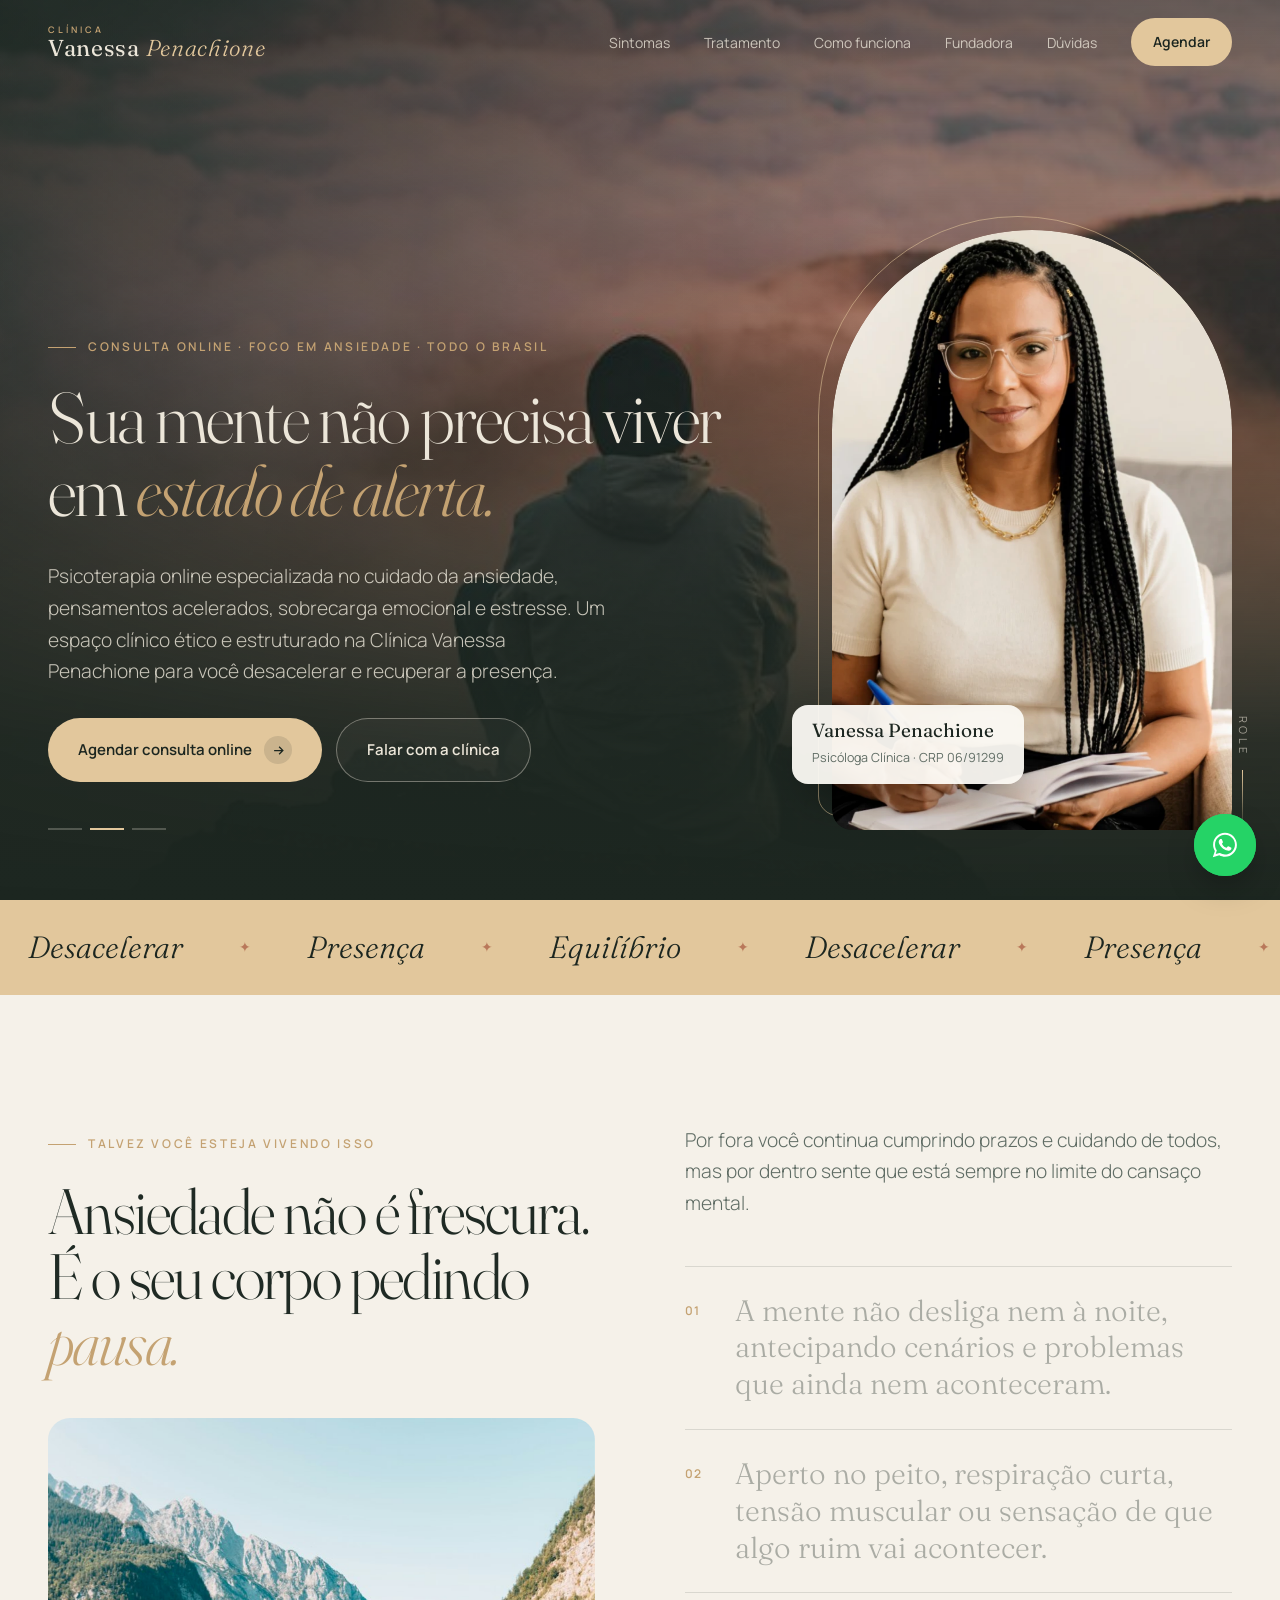
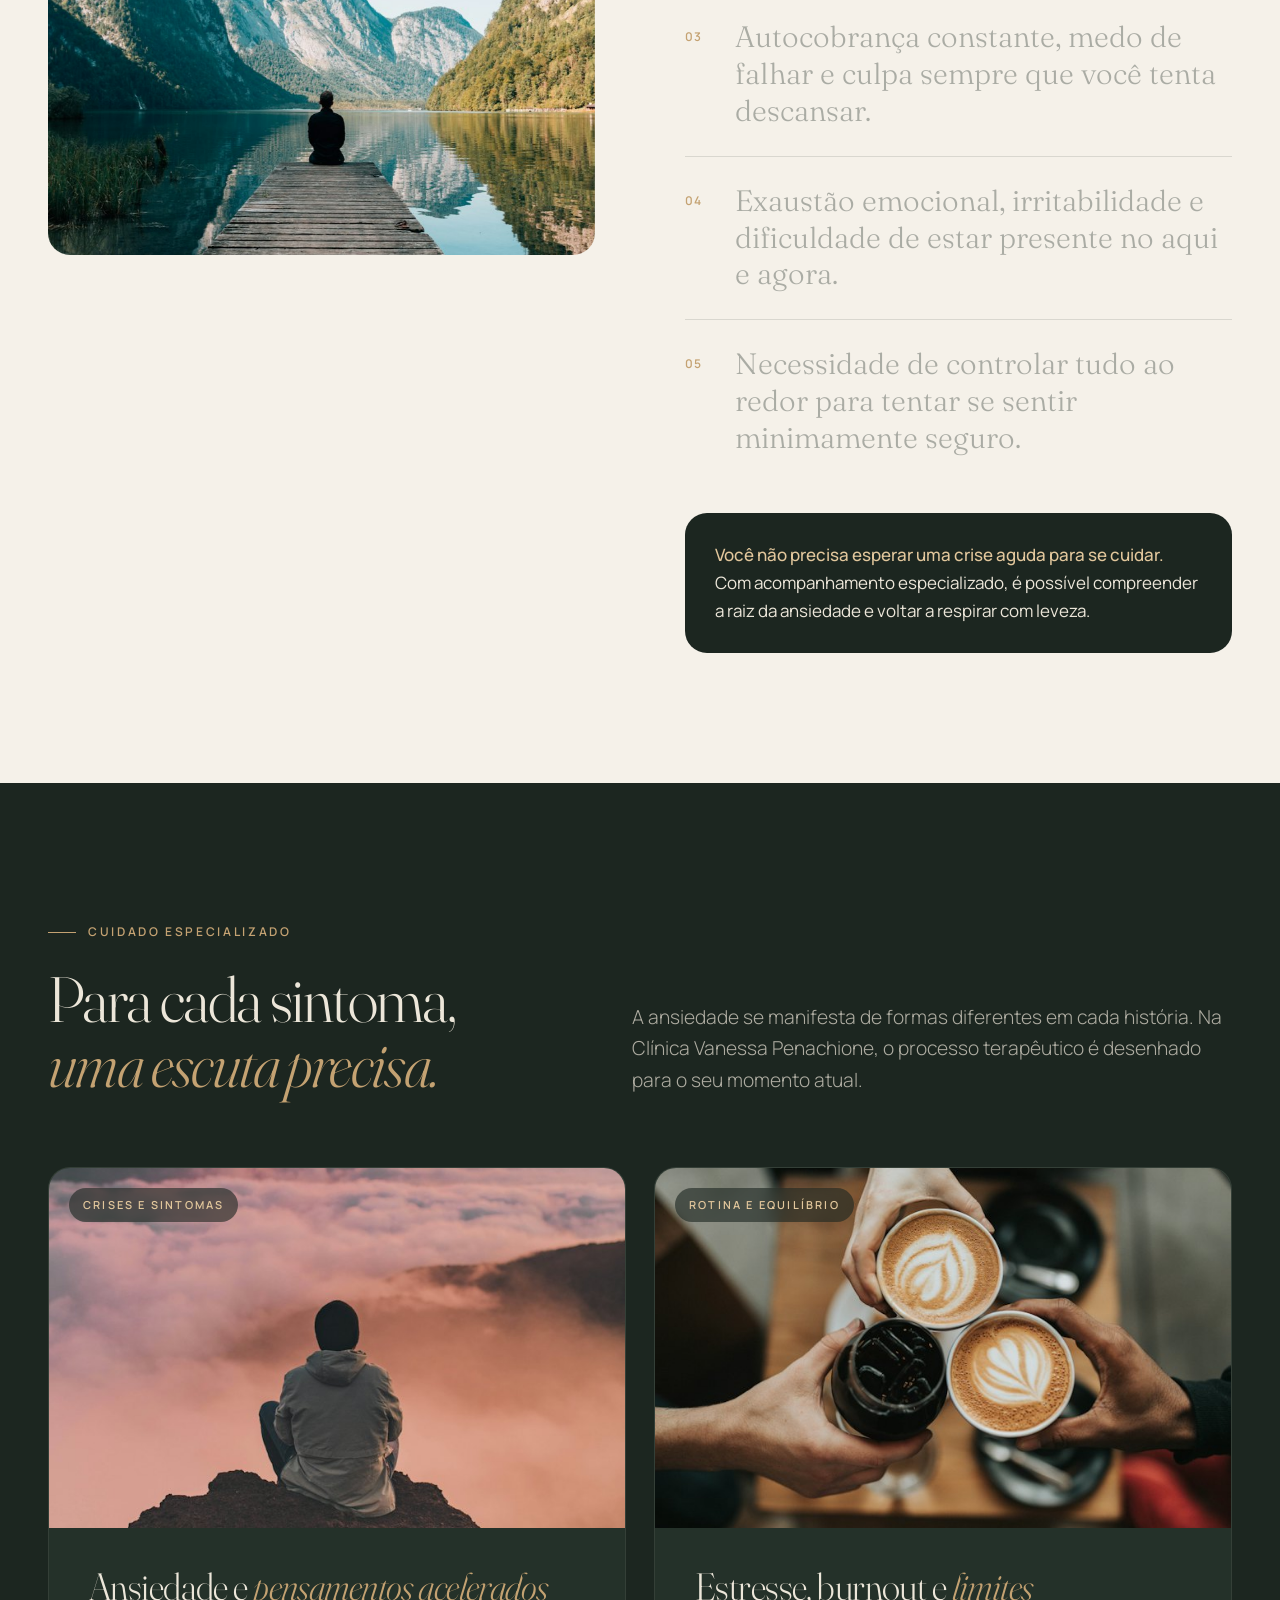
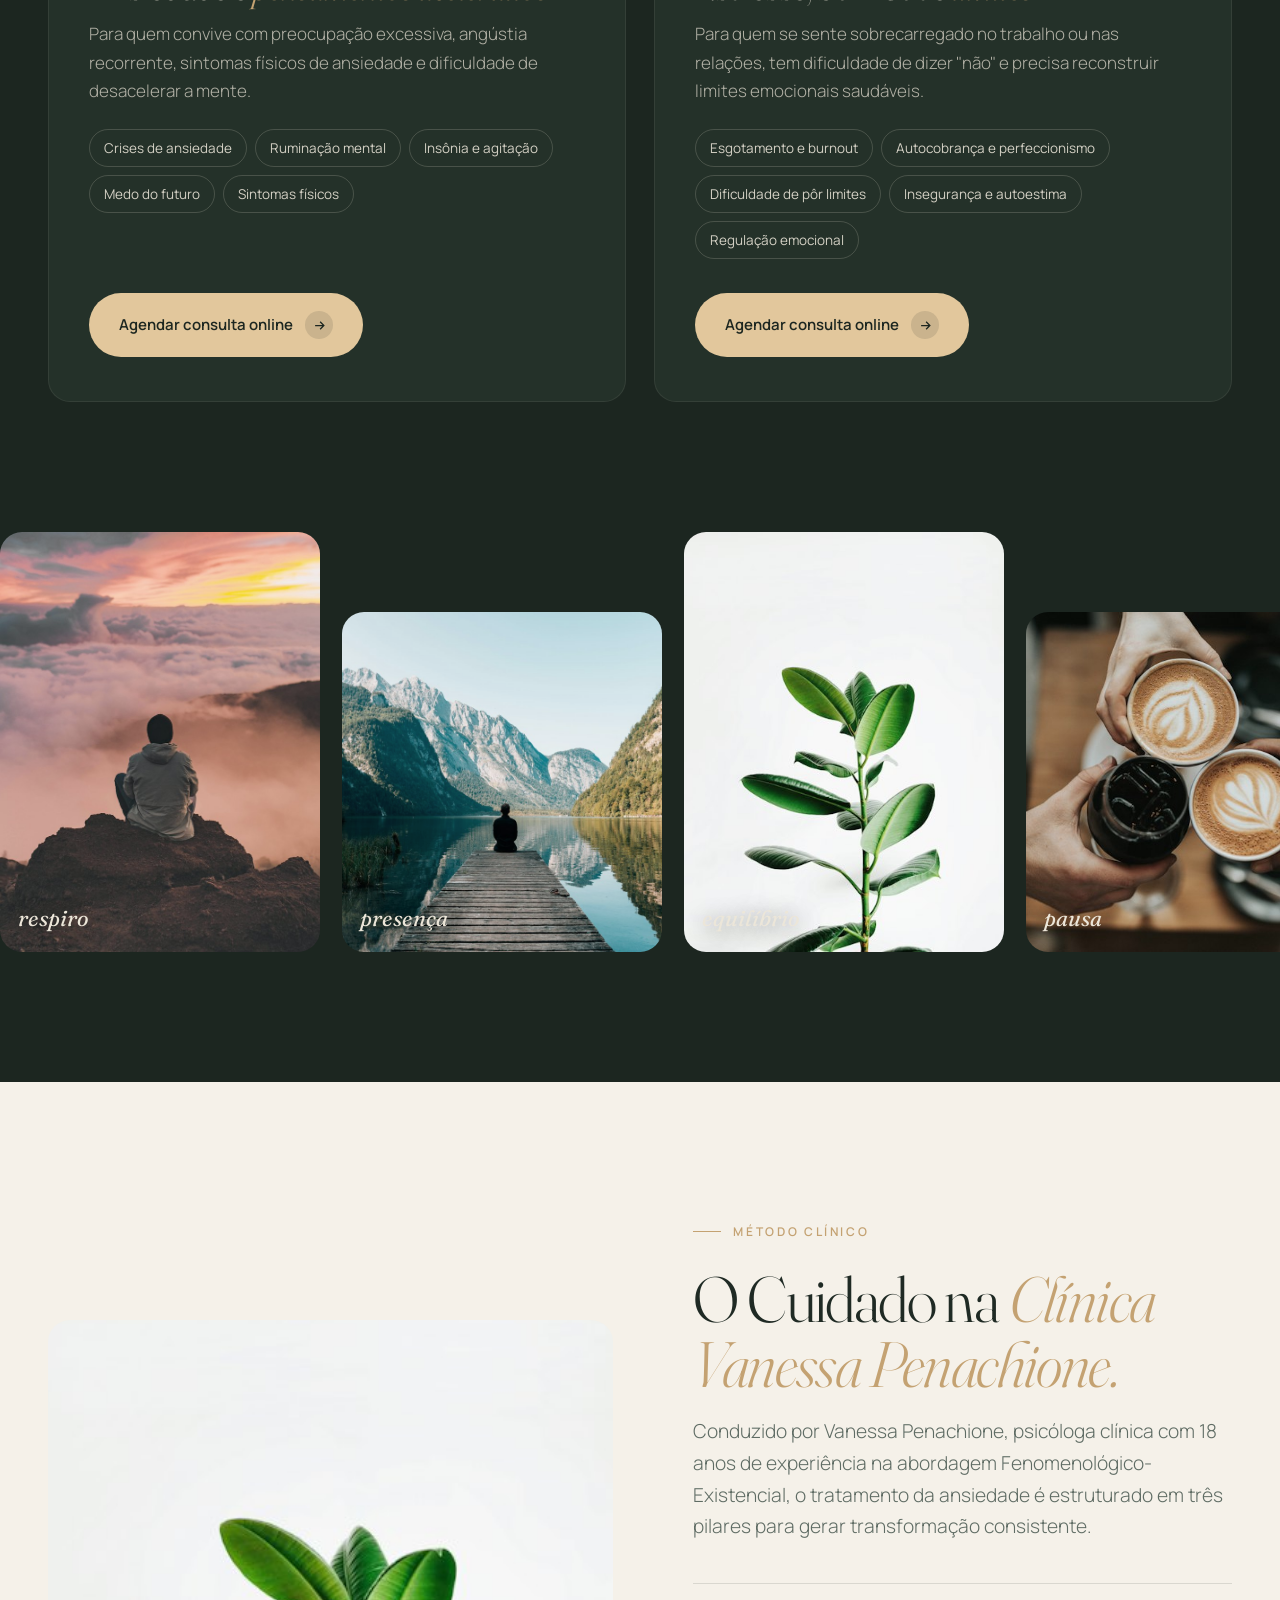
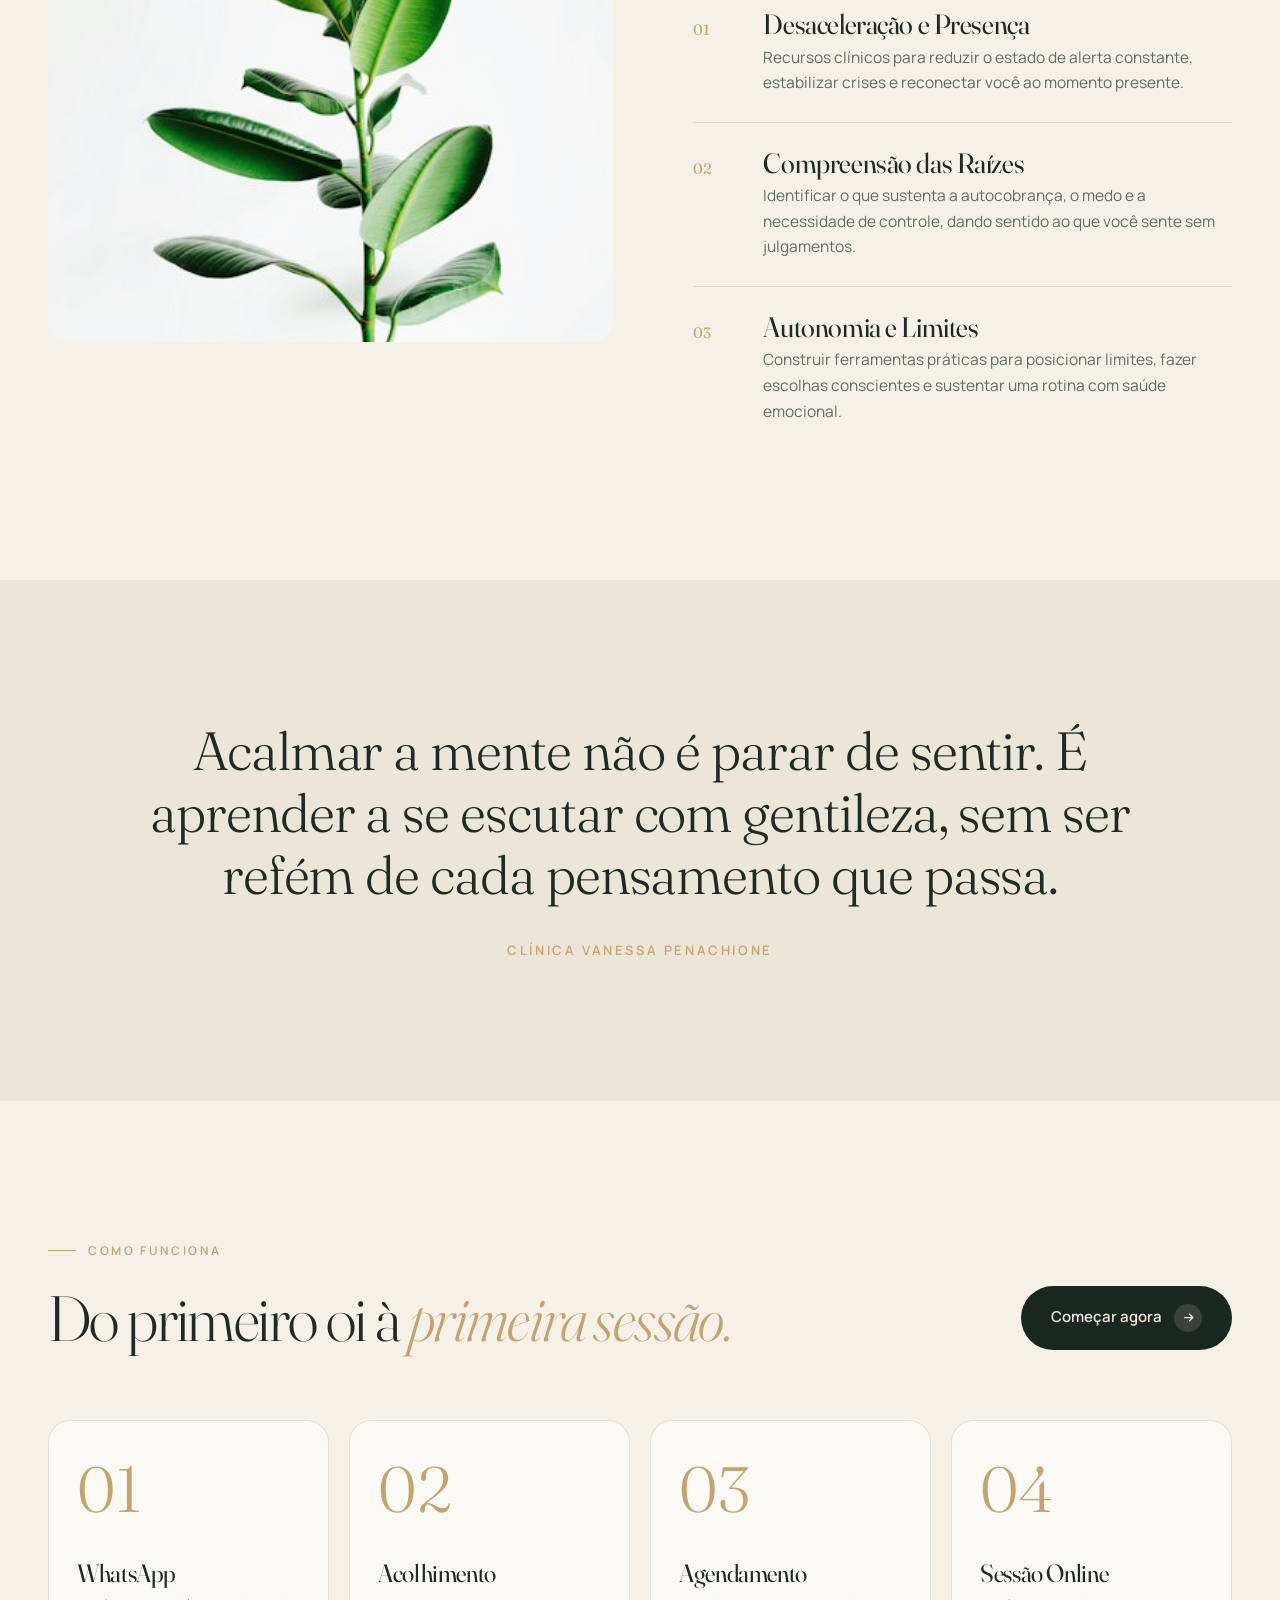
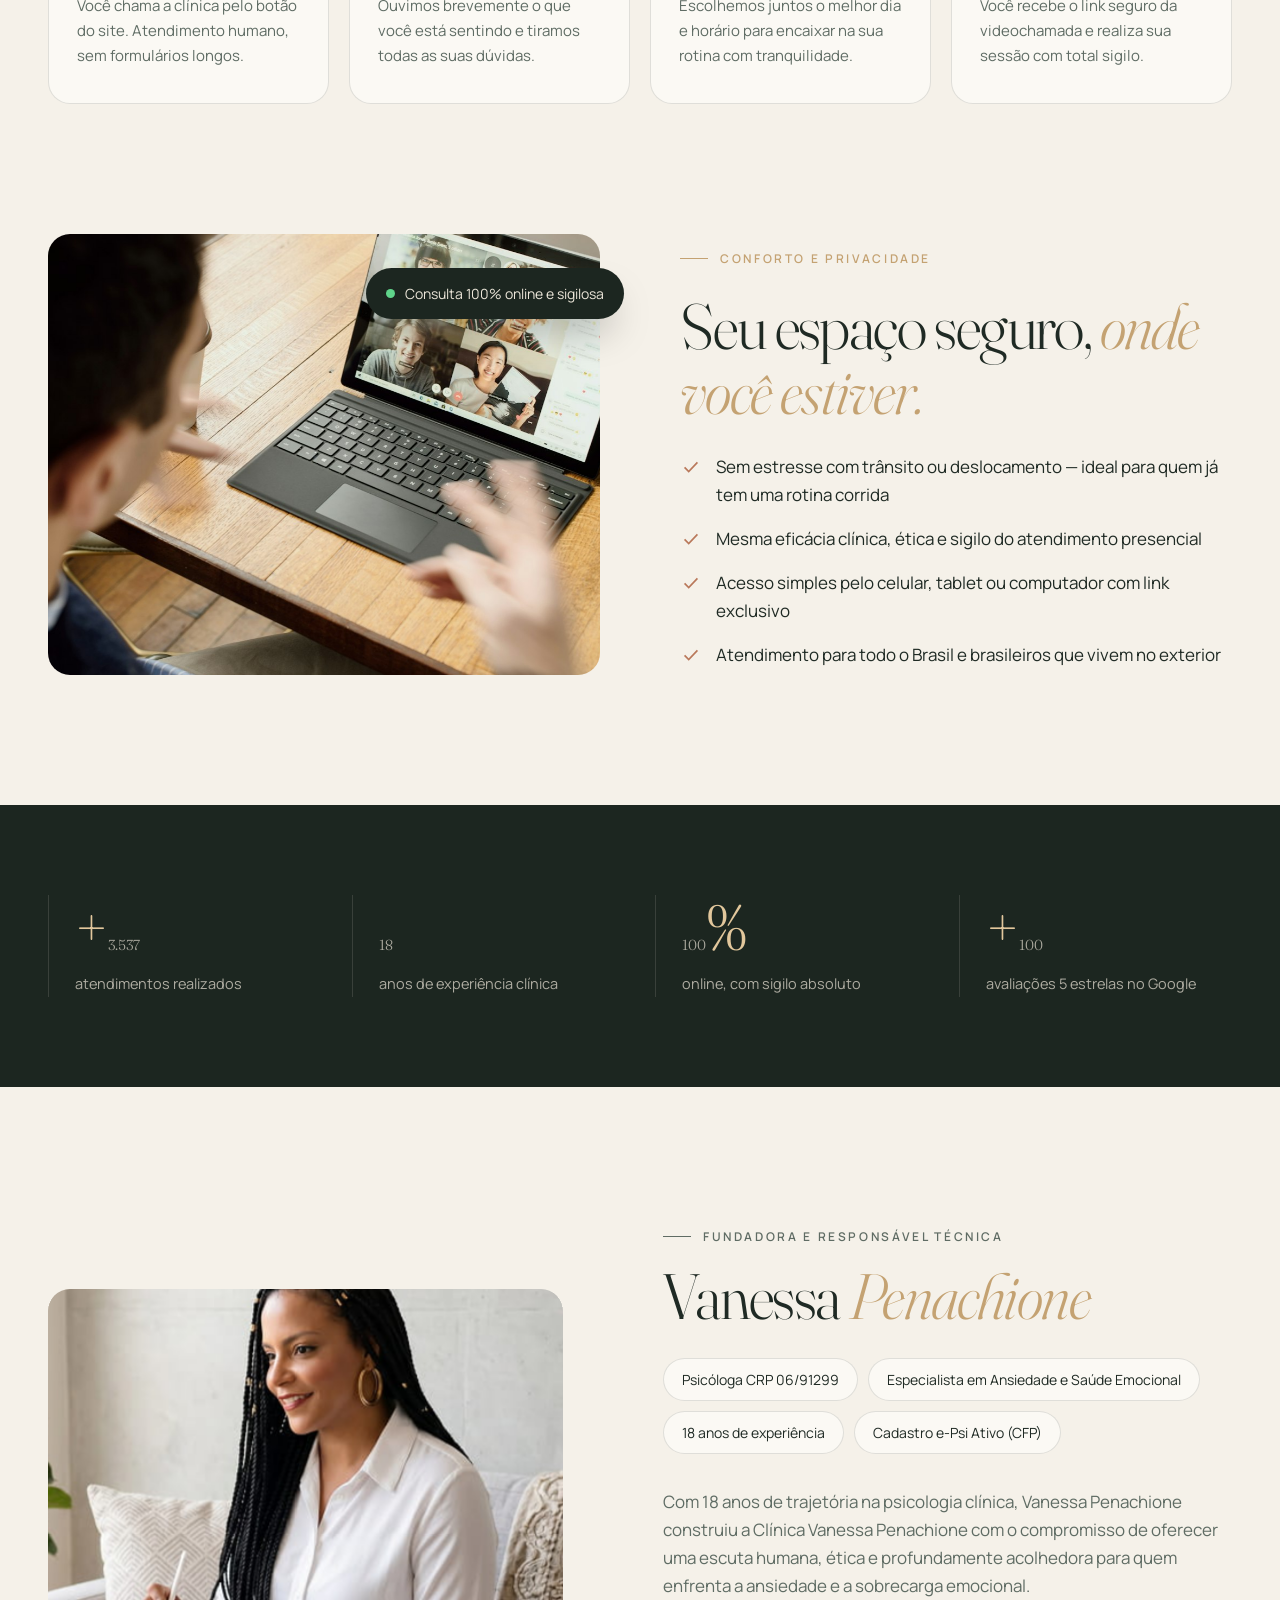
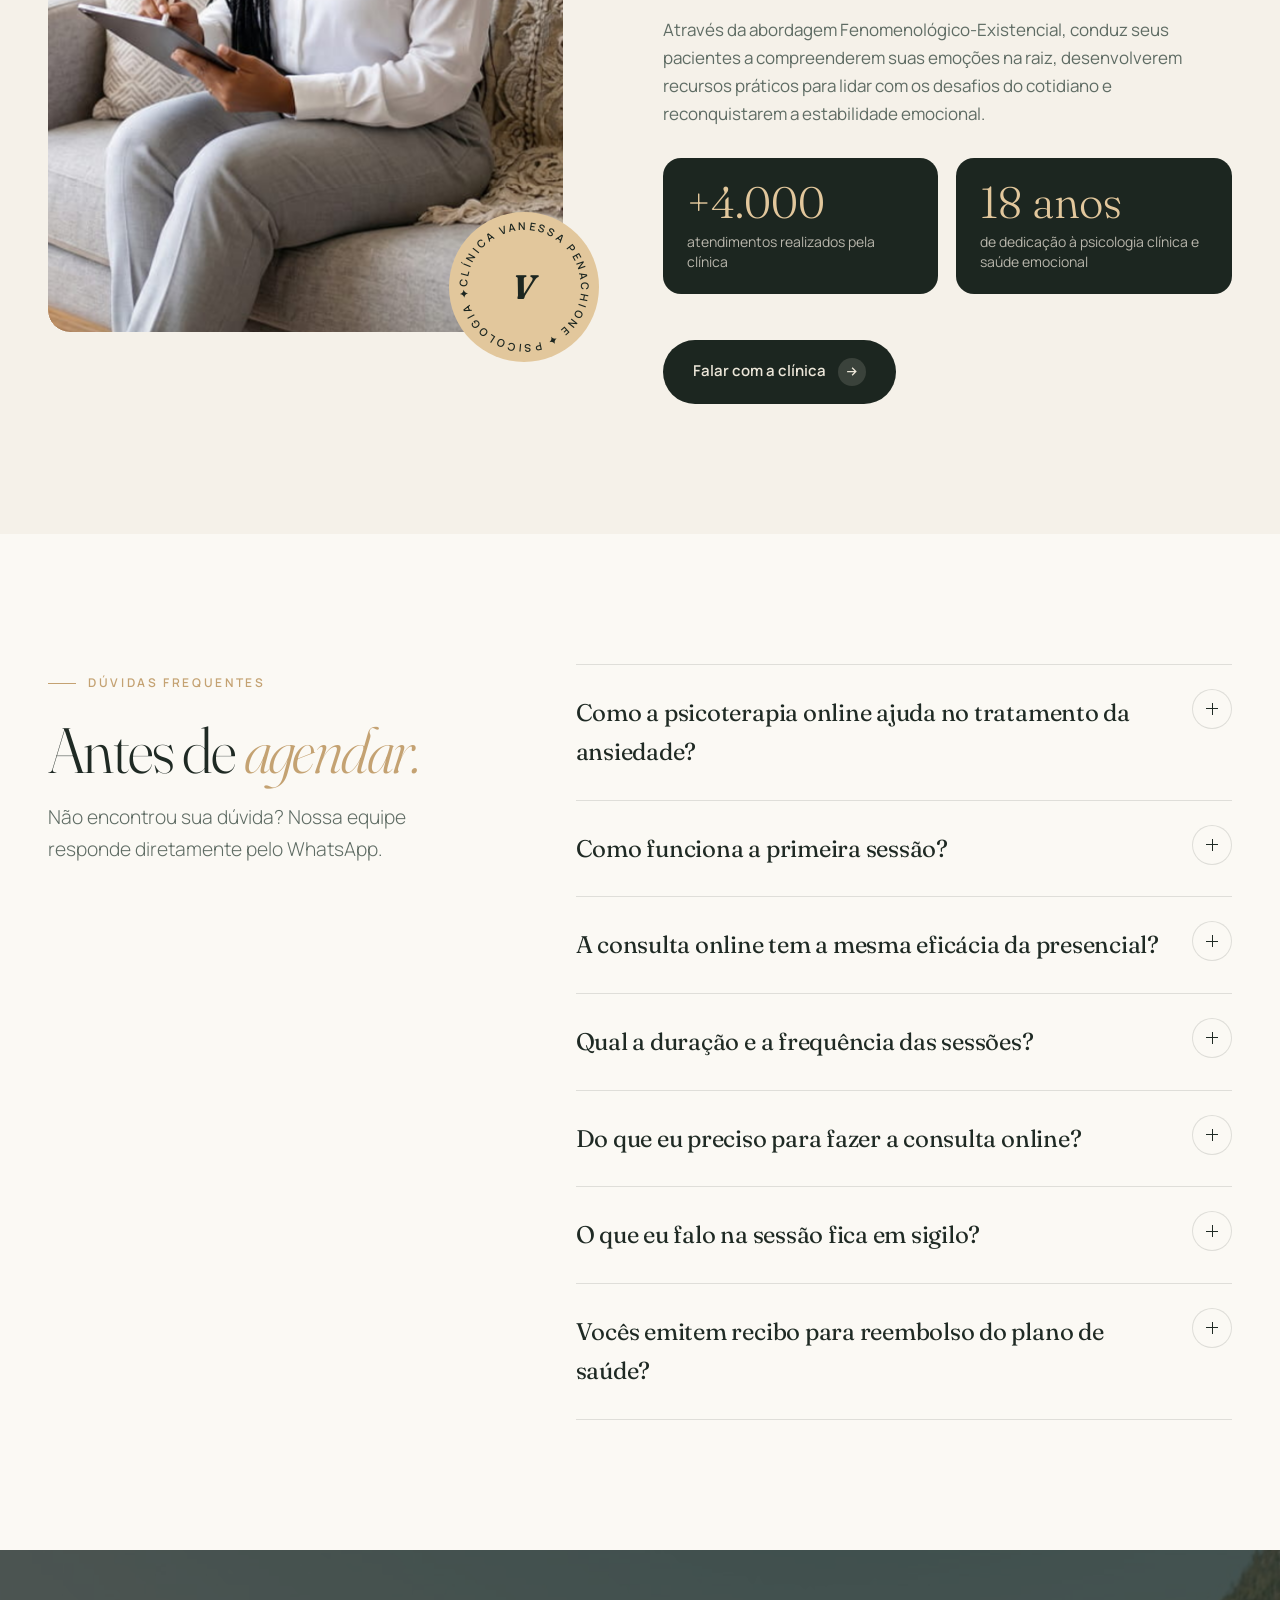
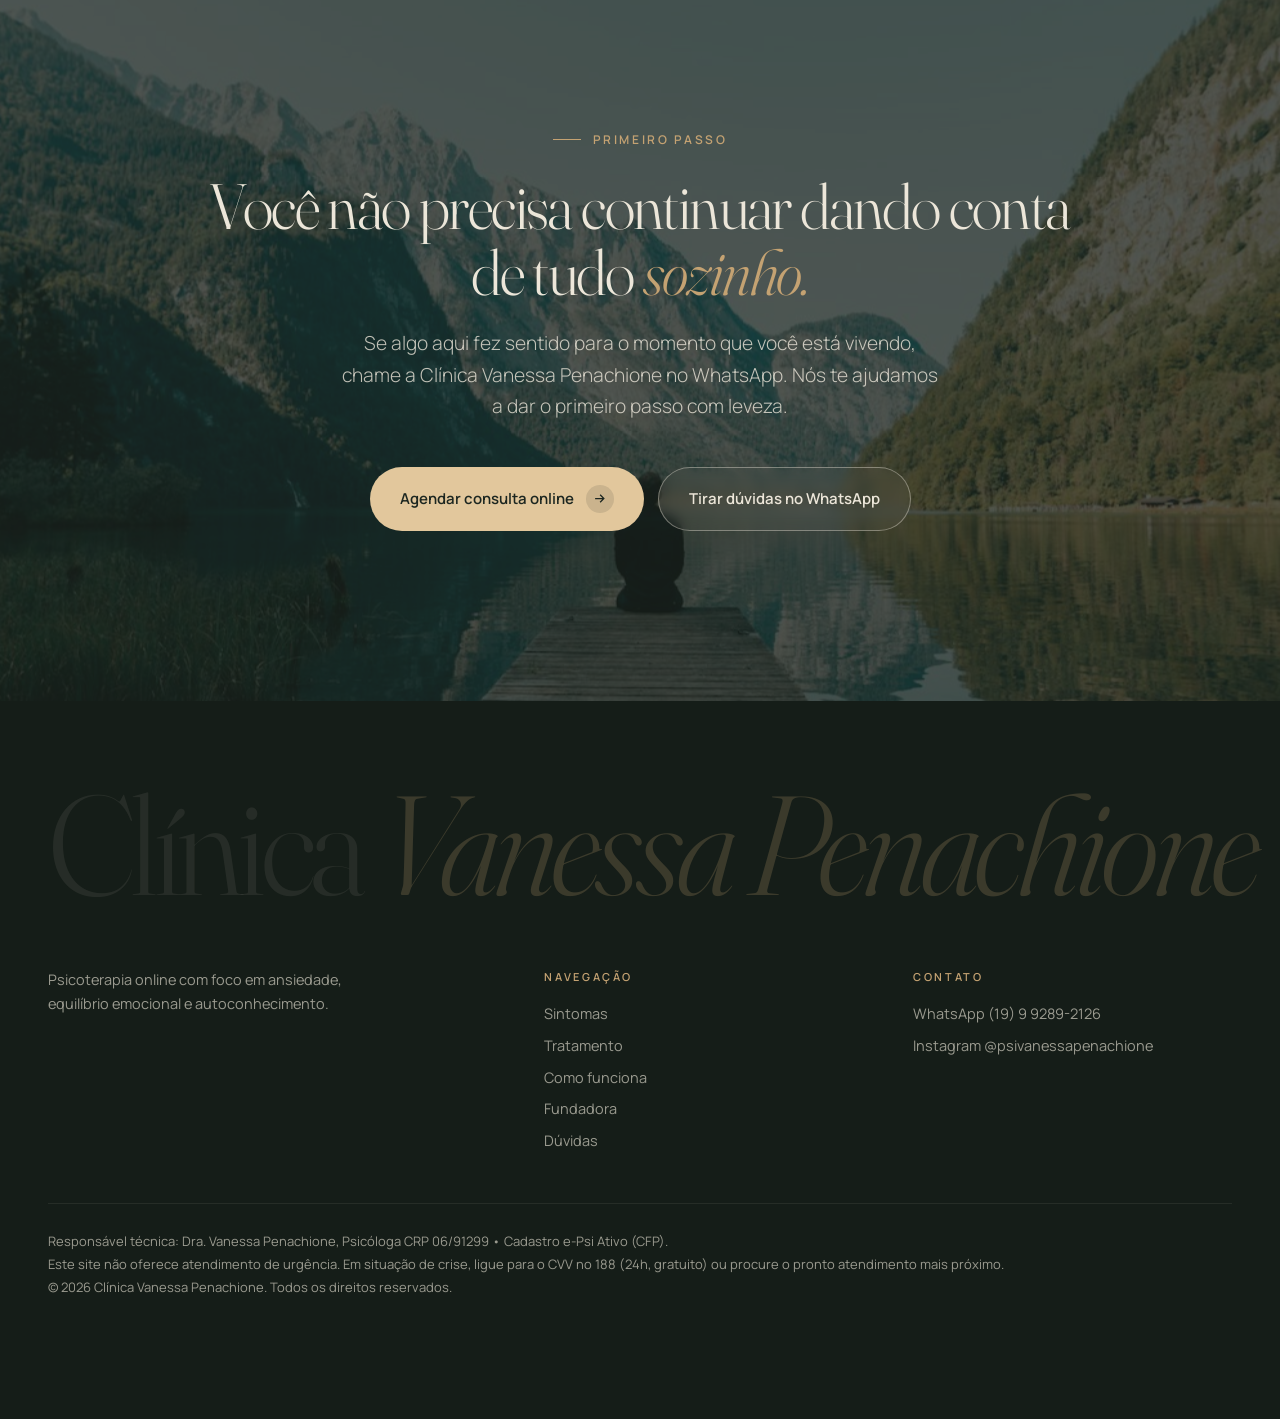
==== ansiedade/index.html @ c2166258 "Adiciona pagina Consulta Online (Ansiedade) e 2a versao de Psicologa em Americana" ====
<!DOCTYPE html>
<html lang="pt-BR">
<head>
  <meta charset="UTF-8">
  <meta name="viewport" content="width=device-width, initial-scale=1.0, viewport-fit=cover">
  <title>Terapia Online para Ansiedade | Clínica Vanessa Penachione</title>
  <meta name="robots" content="max-image-preview:large">
  <meta name="description" content="Psicoterapia individual online com foco em ansiedade, pensamentos acelerados, sobrecarga emocional e estresse. Clínica Vanessa Penachione – CRP 06/91299.">
  <meta property="og:type" content="website">
  <meta property="og:site_name" content="Clínica Vanessa Penachione">
  <meta property="og:title" content="Terapia Online para Ansiedade | Clínica Vanessa Penachione">
  <meta property="og:description" content="Psicoterapia online especializada no cuidado da ansiedade, crises emocionais e esgotamento mental. Clínica Vanessa Penachione.">
  <meta property="og:url" content="https://vanessapenachione.com.br/consulta-online/">
  <meta property="og:image" content="https://vanessapenachione.com.br/assets/img/Foto-Vanessa-Psicologa-2.jpg">

  <!-- Google Tag Manager -->
  <script>(function(w,d,s,l,i){w[l]=w[l]||[];w[l].push({'gtm.start':
  new Date().getTime(),event:'gtm.js'});var f=d.getElementsByTagName(s)[0],
  j=d.createElement(s),dl=l!='dataLayer'?'&l='+l:'';j.async=true;j.src=
  'https://www.googletagmanager.com/gtm.js?id='+i+dl;f.parentNode.insertBefore(j,f);
  })(window,document,'script','dataLayer','GTM-53XDV8VB');</script>
  <!-- End Google Tag Manager -->

  <!-- Google Fonts: Fraunces & Manrope -->
  <link rel="preconnect" href="https://fonts.googleapis.com">
  <link rel="preconnect" href="https://fonts.gstatic.com" crossorigin>
  <link href="https://fonts.googleapis.com/css2?family=Fraunces:ital,opsz,wght@0,9..144,300;0,9..144,400;1,9..144,300;1,9..144,400&family=Manrope:wght@300;400;500;600;700&display=swap" rel="stylesheet">

  <style>
#raiz{
  --verde:#1c2620; --verde2:#243129; --verde3:#30433a;
  --creme:#ece6d9; --creme2:#f5f1e9; --papel:#fbf9f4;
  --ouro:#c4a272; --ouro2:#e2c79c; --terra:#b9785a;
  --texto:#1f2a24; --suave:#5f6c64; --linha:rgba(31,42,36,.13);
  --serif:"Fraunces",Georgia,serif; --sans:"Manrope",system-ui,sans-serif;
  --r:22px; --max:1240px; --ease:cubic-bezier(.2,.7,.1,1);
}
#raiz,#raiz *{box-sizing:border-box;margin:0;padding:0}
html{scroll-behavior:smooth}
body{margin:0!important;background:#f5f1e9!important}
#raiz{font-family:var(--sans);font-weight:400;color:var(--texto);background:var(--creme2);font-size:17px;line-height:1.65;-webkit-font-smoothing:antialiased;overflow-x:clip}
#raiz img{max-width:100%;display:block}
#raiz a{color:inherit}
#raiz .wrap{max-width:var(--max);margin:0 auto;padding:0 28px}
#raiz h1,#raiz h2,#raiz h3{font-family:var(--serif);font-weight:300;line-height:1.02;letter-spacing:-.025em;font-variation-settings:"opsz" 144;color:inherit;text-transform:none}
#raiz h1{font-size:clamp(46px,7.6vw,112px)}
#raiz h2{font-size:clamp(36px,5vw,68px)}
#raiz h3{font-size:28px;font-weight:400;letter-spacing:-.015em}
#raiz em{font-style:italic;color:var(--ouro)}
#raiz .kicker{font-size:12px;letter-spacing:.22em;text-transform:uppercase;font-weight:600;color:var(--ouro);display:inline-flex;align-items:center;gap:12px;margin-bottom:24px}
#raiz .kicker:before{content:"";width:28px;height:1px;background:currentColor}
#raiz .lead{font-size:clamp(17px,1.5vw,20px);color:var(--suave);max-width:600px;font-weight:300}
#raiz section{padding:130px 0;position:relative}
#raiz .btn{display:inline-flex;align-items:center;gap:12px;padding:18px 30px;border-radius:999px;font-family:var(--sans);font-size:15px;font-weight:600;text-decoration:none;transition:transform .35s var(--ease),box-shadow .35s,background .35s,color .35s;cursor:pointer;border:0;position:relative;overflow:hidden;white-space:nowrap}
#raiz .btn .seta{width:28px;height:28px;border-radius:50%;display:grid;place-items:center;background:rgba(28,38,32,.12);transition:transform .35s var(--ease)}
#raiz .btn:hover .seta{transform:translateX(4px) rotate(-45deg)}
#raiz .btn svg{width:15px;height:15px}
#raiz .btn-ouro{background:var(--ouro2);color:var(--verde)}
#raiz .btn-ouro:hover{background:#ecd5ae;box-shadow:0 18px 40px -12px rgba(196,162,114,.7)}
#raiz .btn-linha{border:1px solid rgba(236,230,217,.4);color:var(--creme);background:rgba(236,230,217,.04);backdrop-filter:blur(6px)}
#raiz .btn-linha:hover{background:var(--creme);color:var(--verde)}
#raiz .btn-verde{background:var(--verde);color:var(--creme)}
#raiz .btn-verde .seta{background:rgba(236,230,217,.14)}
/* progresso */
#raiz .progresso{position:fixed;top:0;left:0;height:2px;background:var(--ouro2);z-index:80;width:0}
/* header */
#raiz header{position:fixed;inset:0 0 auto 0;z-index:50;transition:background .4s,transform .4s var(--ease)}
#raiz header.solid{background:rgba(28,38,32,.86);backdrop-filter:blur(14px)}
#raiz header.some{transform:translateY(-100%)}
#raiz .nav{display:flex;align-items:center;justify-content:space-between;height:84px}
#raiz .logo{text-decoration:none;color:var(--creme);font-family:var(--serif);font-size:23px;letter-spacing:.03em;line-height:1;font-weight:400}
#raiz .logo small{display:block;font-family:var(--sans);font-size:9px;letter-spacing:.34em;color:var(--ouro);margin-bottom:3px;font-weight:600}
#raiz .logo i{color:var(--ouro2);font-weight:300}
#raiz .menu{display:flex;gap:34px;align-items:center;list-style:none}
#raiz .menu a{text-decoration:none;font-size:14px;position:relative}
#raiz .menu a:not(.btn){color:rgba(236,230,217,.78)}
#raiz .menu a:not(.btn):after{content:"";position:absolute;left:0;bottom:-6px;width:100%;height:1px;background:var(--ouro2);transform:scaleX(0);transform-origin:right;transition:transform .4s var(--ease)}
#raiz .menu a:not(.btn):hover:after{transform:scaleX(1);transform-origin:left}
#raiz .menu .btn{padding:12px 22px;font-size:14px}
#raiz .burger{display:none;background:none;border:1px solid rgba(236,230,217,.3);border-radius:50%;width:46px;height:46px;color:var(--creme)}
#raiz .burger span{display:block;width:16px;height:1px;background:currentColor;margin:4px auto;transition:transform .3s}
/* HERO */
#raiz .hero{min-height:100svh;display:flex;align-items:flex-end;background:var(--verde);color:var(--creme);overflow:hidden;padding:150px 0 70px}
#raiz .slides{position:absolute;inset:0}
#raiz .slide{position:absolute;inset:-4%;background-size:cover;background-position:center;opacity:0;transition:opacity 2s ease;animation:kb 16s linear infinite}
#raiz .slide.ativo{opacity:1}
@keyframes kb{0%{transform:scale(1) translate(0,0)}100%{transform:scale(1.14) translate(-2%,-1%)}}
#raiz .hero:before{content:"";position:absolute;inset:0;z-index:1;background:linear-gradient(180deg,rgba(28,38,32,.55) 0%,rgba(28,38,32,.25) 35%,rgba(28,38,32,.92) 82%,var(--verde) 100%),linear-gradient(90deg,rgba(28,38,32,.7),transparent 70%)}
#raiz .hero .wrap{position:relative;z-index:2;width:100%}
#raiz .hero h1{max-width:760px;margin-bottom:34px;font-size:clamp(44px,5.6vw,94px);animation:sobe 1.2s var(--ease) .15s both}
#raiz .hero-grid{display:grid;grid-template-columns:1fr minmax(300px,400px);gap:70px;align-items:end}
#raiz .hero-foto{position:relative;margin:0;animation:sobe 1.3s var(--ease) .3s both}
#raiz .hero-foto:before{content:"";position:absolute;inset:-14px 14px 14px -14px;border:1px solid rgba(226,199,156,.55);border-radius:220px 220px 22px 22px;z-index:-1}
#raiz .arco{aspect-ratio:2/3;border-radius:220px 220px 22px 22px;overflow:hidden;box-shadow:0 40px 80px -30px rgba(0,0,0,.6);animation:abre 1.6s var(--ease) .35s both}
#raiz .arco img{width:100%;height:100%;object-fit:cover;object-position:70% 22%;animation:zoomout 2.6s var(--ease) .35s both}
#raiz .selo-hero{position:absolute;left:-40px;bottom:46px;background:rgba(251,249,244,.95);color:var(--verde);border-radius:16px;padding:14px 20px;box-shadow:0 24px 50px -18px rgba(0,0,0,.5);animation:flutua 6s ease-in-out infinite}
#raiz .selo-hero b{display:block;font-family:var(--serif);font-weight:400;font-size:19px;line-height:1.2}
#raiz .selo-hero span{font-size:12.5px;color:var(--suave)}
@keyframes sobe{from{opacity:0;transform:translateY(34px)}to{opacity:1;transform:none}}
@keyframes abre{from{clip-path:inset(100% 0 0 0 round 220px 220px 22px 22px)}to{clip-path:inset(0 0 0 0 round 220px 220px 22px 22px)}}
@keyframes zoomout{from{transform:scale(1.12)}to{transform:scale(1)}}
#raiz .hero-base{display:flex;flex-direction:column;align-items:flex-start;gap:30px}
#raiz .hero .lead{color:rgba(236,230,217,.82);max-width:560px}
#raiz .ctas{display:flex;gap:14px;flex-wrap:wrap}
#raiz .fade-in{animation:sobe 1s var(--ease) both}
#raiz .hero .kicker.fade-in{animation-delay:0s}
#raiz .hero .fade-in.d1{animation-delay:.45s}
#raiz .hero .fade-in.d2{animation-delay:.6s}
#raiz .hero .fade-in.d3{animation-delay:.75s}
#raiz .dots{display:flex;gap:8px;margin-top:46px}
#raiz .dots button{width:34px;height:2px;border:0;background:rgba(236,230,217,.25);cursor:pointer;position:relative;overflow:hidden}
#raiz .dots button.ativo:after{content:"";position:absolute;inset:0;background:var(--ouro2);animation:barra 6s linear forwards}
@keyframes barra{from{transform:scaleX(0);transform-origin:left}to{transform:scaleX(1);transform-origin:left}}
#raiz .scroll-ind{position:absolute;right:28px;bottom:70px;z-index:2;writing-mode:vertical-rl;font-size:11px;letter-spacing:.3em;color:rgba(236,230,217,.6);display:flex;align-items:center;gap:14px}
#raiz .scroll-ind:after{content:"";width:1px;height:60px;background:linear-gradient(var(--ouro2),transparent);animation:desce 2s ease-in-out infinite}
@keyframes desce{0%{transform:scaleY(0);transform-origin:top}50%{transform:scaleY(1);transform-origin:top}51%{transform-origin:bottom}100%{transform:scaleY(0);transform-origin:bottom}}
/* marquee */
#raiz .marquee{background:var(--ouro2);color:var(--verde);overflow:hidden;padding:22px 0;white-space:nowrap}
#raiz .marquee .trilho{display:inline-flex;animation:mq 40s linear infinite}
#raiz .marquee span{font-family:var(--serif);font-style:italic;font-size:clamp(22px,2.4vw,32px);font-weight:300;padding:0 28px;display:inline-flex;align-items:center;gap:56px}
#raiz .marquee span:after{content:"✦";font-style:normal;font-size:14px;color:var(--terra)}
@keyframes mq{to{transform:translateX(-50%)}}
/* ident */
#raiz .ident-grid{display:grid;grid-template-columns:1fr 1fr;gap:90px;align-items:start}
#raiz .sticky{position:sticky;top:110px}
#raiz .img-moldura{border-radius:var(--r);overflow:hidden;position:relative;aspect-ratio:4/5}
#raiz .img-moldura img{width:100%;height:118%;object-fit:cover;will-change:transform}
#raiz .selo{position:absolute;left:-30px;bottom:40px;background:var(--papel);border-radius:18px;padding:20px 24px;box-shadow:0 30px 60px -20px rgba(28,38,32,.35);max-width:260px;animation:flutua 6s ease-in-out infinite}
#raiz .selo b{font-family:var(--serif);font-weight:400;font-size:20px;display:block;line-height:1.2;margin-bottom:4px}
#raiz .selo small{color:var(--suave);font-size:13px}
@keyframes flutua{50%{transform:translateY(-10px)}}
#raiz .sinais{list-style:none;margin-top:46px}
#raiz .sinais li{font-family:var(--serif);font-weight:300;font-size:clamp(23px,2.3vw,31px);line-height:1.25;padding:26px 0;border-top:1px solid var(--linha);display:grid;grid-template-columns:50px 1fr;color:rgba(31,42,36,.35);transition:color .6s}
#raiz .sinais li.on{color:var(--texto)}
#raiz .sinais li i{font-family:var(--sans);font-style:normal;font-size:12px;letter-spacing:.1em;color:var(--ouro);padding-top:10px;font-weight:600}
#raiz .fecho{margin-top:30px;padding:28px 30px;border-radius:var(--r);background:var(--verde);color:var(--creme);font-size:17px}
#raiz .fecho strong{color:var(--ouro2);font-weight:500}
/* formatos */
#raiz .formatos{background:var(--verde);color:var(--creme);overflow:hidden}
#raiz .formatos .lead{color:rgba(236,230,217,.7)}
#raiz .topo-sec{display:flex;justify-content:space-between;align-items:flex-end;gap:40px;flex-wrap:wrap}
#raiz .cards{display:grid;grid-template-columns:1fr 1fr;gap:28px;margin-top:70px}
#raiz .card{border-radius:var(--r);overflow:hidden;background:var(--verde2);border:1px solid rgba(236,230,217,.08);display:flex;flex-direction:column;transition:transform .6s var(--ease)}
#raiz .card:hover{transform:translateY(-8px)}
#raiz .card-img{aspect-ratio:16/10;overflow:hidden;position:relative}
#raiz .card-img img{width:100%;height:100%;object-fit:cover;transition:transform 1.4s var(--ease)}
#raiz .card:hover .card-img img{transform:scale(1.07)}
#raiz .card-img .tag{position:absolute;top:20px;left:20px;background:rgba(28,38,32,.6);backdrop-filter:blur(8px);color:var(--ouro2);font-size:11px;letter-spacing:.2em;text-transform:uppercase;padding:8px 14px;border-radius:999px;font-weight:600}
#raiz .card-corpo{padding:40px 40px 44px;display:flex;flex-direction:column;flex:1}
#raiz .card h3{font-size:38px;font-weight:300;margin-bottom:14px}
#raiz .card p{color:rgba(236,230,217,.7);margin-bottom:24px;font-weight:300}
#raiz .chips{display:flex;flex-wrap:wrap;gap:8px;margin-bottom:34px}
#raiz .chips span{border:1px solid rgba(236,230,217,.18);border-radius:999px;padding:7px 14px;font-size:13.5px;color:rgba(236,230,217,.88)}
#raiz .card .btn{margin-top:auto;align-self:flex-start}
/* galeria */
#raiz .galeria{padding:0 0 130px;background:var(--verde);overflow:hidden}
#raiz .galeria .trilho{display:flex;gap:22px;width:max-content;animation:mq 60s linear infinite}
#raiz .galeria:hover .trilho{animation-play-state:paused}
#raiz .galeria figure{width:320px;height:420px;border-radius:var(--r);overflow:hidden;flex:0 0 auto;position:relative}
#raiz .galeria figure:nth-child(even){height:340px;margin-top:80px}
#raiz .galeria img{width:100%;height:100%;object-fit:cover;filter:saturate(.85);transition:filter .6s,transform 1.2s var(--ease)}
#raiz .galeria figure:hover img{filter:saturate(1.05);transform:scale(1.05)}
#raiz .galeria figcaption{position:absolute;left:18px;bottom:16px;color:var(--creme);font-family:var(--serif);font-style:italic;font-size:22px;text-shadow:0 2px 20px rgba(0,0,0,.5)}
/* abordagem */
#raiz .abord{background:var(--creme2)}
#raiz .abord-grid{display:grid;grid-template-columns:1.05fr 1fr;gap:80px;align-items:center}
#raiz .abord-img{border-radius:var(--r);overflow:hidden;aspect-ratio:1/1.1;position:relative}
#raiz .abord-img img{width:100%;height:120%;object-fit:cover}
#raiz .pilares{display:grid;gap:0;margin-top:40px}
#raiz .pilar{display:grid;grid-template-columns:70px 1fr;padding:26px 0;border-top:1px solid var(--linha);cursor:default}
#raiz .pilar .n{font-family:var(--serif);font-size:15px;color:var(--ouro);padding-top:8px}
#raiz .pilar h3{transition:transform .5s var(--ease),color .4s}
#raiz .pilar:hover h3{transform:translateX(10px);color:var(--terra)}
#raiz .pilar p{color:var(--suave);font-size:15.5px;margin-top:6px}
#raiz .citacao{background:var(--creme);padding:140px 0;text-align:center;overflow:hidden}
#raiz .citacao blockquote{font-family:var(--serif);font-weight:300;font-size:clamp(30px,4.2vw,58px);line-height:1.15;letter-spacing:-.02em;max-width:1050px;margin:0 auto}
#raiz .citacao blockquote .pal{opacity:.15;transition:opacity .5s}
#raiz .citacao blockquote .pal.on{opacity:1}
#raiz .citacao cite{display:block;margin-top:34px;font-style:normal;font-size:13px;letter-spacing:.2em;text-transform:uppercase;color:var(--ouro);font-weight:600}
/* como funciona */
#raiz .passos{display:grid;grid-template-columns:repeat(4,1fr);gap:20px;margin-top:70px}
#raiz .passo{background:var(--papel);border:1px solid var(--linha);border-radius:var(--r);padding:36px 28px 34px;transition:background .5s,color .5s,transform .5s var(--ease)}
#raiz .passo:hover{background:var(--verde);color:var(--creme);transform:translateY(-6px)}
#raiz .passo:hover p{color:rgba(236,230,217,.7)}
#raiz .passo .num{font-family:var(--serif);font-weight:300;font-size:64px;line-height:1;color:var(--ouro);margin-bottom:40px;display:block}
#raiz .passo h3{font-size:25px;margin-bottom:8px}
#raiz .passo p{font-size:15px;color:var(--suave);transition:color .5s}
#raiz .online{display:grid;grid-template-columns:1fr 1fr;gap:80px;margin-top:130px;align-items:center}
#raiz .online-img{position:relative}
#raiz .online-img .img-moldura{aspect-ratio:5/4}
#raiz .badge-on{position:absolute;right:-24px;top:34px;background:var(--verde);color:var(--creme);padding:14px 20px;border-radius:999px;font-size:14px;display:flex;align-items:center;gap:10px;box-shadow:0 20px 40px -14px rgba(0,0,0,.4);animation:flutua 5s ease-in-out infinite}
#raiz .badge-on i{width:9px;height:9px;border-radius:50%;background:#5fd48a;box-shadow:0 0 0 0 rgba(95,212,138,.6);animation:pulso 2s infinite}
@keyframes pulso{70%{box-shadow:0 0 0 10px rgba(95,212,138,0)}100%{box-shadow:0 0 0 0 rgba(95,212,138,0)}}
#raiz .checks{list-style:none;display:grid;gap:16px;margin-top:30px}
#raiz .checks li{display:flex;gap:14px;align-items:flex-start}
#raiz .checks svg{flex:0 0 22px;width:22px;height:22px;color:var(--terra);margin-top:3px}
/* numeros */
#raiz .numeros{background:var(--verde);color:var(--creme);padding:90px 0}
#raiz .num-grid{display:grid;grid-template-columns:repeat(4,1fr);gap:30px}
#raiz .num-grid div{border-left:1px solid rgba(236,230,217,.14);padding-left:26px}
#raiz .num-grid b{display:block;font-family:var(--serif);font-weight:300;font-size:clamp(46px,5vw,72px);line-height:1;color:var(--ouro2);margin-bottom:10px}
#raiz .num-grid span{font-size:14.5px;color:rgba(236,230,217,.7)}
/* fundadora */
#raiz .fund-grid{display:grid;grid-template-columns:.95fr 1.05fr;gap:100px;align-items:center}
#raiz .foto{position:relative}
#raiz .foto .img-moldura{aspect-ratio:4/5;clip-path:inset(100% 0 0 0 round 22px);transition:clip-path 1.6s var(--ease)}
#raiz .foto.on .img-moldura{clip-path:inset(0 0 0 0 round 22px)}
#raiz .foto .img-moldura img{height:100%;background:var(--creme);transform:scale(1.03)}
#raiz .assinatura{position:absolute;right:-36px;bottom:-30px;width:150px;height:150px;border-radius:50%;background:var(--ouro2);display:grid;place-items:center;animation:gira 22s linear infinite}
#raiz .assinatura svg{width:100%;height:100%}
#raiz .assinatura b{position:absolute;font-family:var(--serif);font-style:italic;font-size:34px;color:var(--verde);animation:gira 22s linear infinite reverse}
@keyframes gira{to{transform:rotate(360deg)}}
#raiz .creds{display:flex;flex-wrap:wrap;gap:10px;margin:30px 0 34px}
#raiz .creds span{border:1px solid var(--linha);border-radius:999px;padding:9px 18px;font-size:14px;background:var(--papel)}
#raiz .fund p{color:var(--suave);margin-bottom:16px;max-width:580px}
#raiz .fund-nums{display:grid;grid-template-columns:1fr 1fr;gap:18px;margin:30px 0 30px;max-width:580px}
#raiz .fund-nums div{background:var(--verde);color:var(--creme);border-radius:18px;padding:22px 24px}
#raiz .fund-nums b{display:block;font-family:var(--serif);font-weight:300;font-size:44px;line-height:1;color:var(--ouro2);margin-bottom:8px}
#raiz .fund-nums span{font-size:14px;color:rgba(236,230,217,.75);line-height:1.4;display:block}
/* faq */
#raiz .faq{background:var(--papel)}
#raiz .faq-grid{display:grid;grid-template-columns:.8fr 1.2fr;gap:90px}
#raiz details{border-top:1px solid var(--linha)}
#raiz details:last-child{border-bottom:1px solid var(--linha)}
#raiz summary{list-style:none;cursor:pointer;padding:28px 60px 28px 0;font-family:var(--serif);font-size:24px;font-weight:400;letter-spacing:-.01em;position:relative;transition:color .3s}
#raiz summary:hover{color:var(--terra)}
#raiz summary::-webkit-details-marker{display:none}
#raiz summary:after{content:"";position:absolute;right:0;top:24px;width:38px;height:38px;border-radius:50%;border:1px solid var(--linha);background:linear-gradient(var(--texto),var(--texto)) center/12px 1px no-repeat,linear-gradient(var(--texto),var(--texto)) center/1px 12px no-repeat;transition:transform .4s var(--ease),background-color .3s}
#raiz details[open] summary:after{transform:rotate(45deg);background-color:var(--ouro2)}
#raiz details p{padding:0 60px 28px 0;color:var(--suave)}
/* final */
#raiz .final{color:var(--creme);text-align:center;overflow:hidden;padding:170px 0}
#raiz .final-bg{position:absolute;inset:-15% 0;background:url("../assets/img/casal/photo-1508672019048-805c876b67e2.jpg") center/cover;will-change:transform}
#raiz .final:before{content:"";position:absolute;inset:0;background:rgba(28,38,32,.76);z-index:1}
#raiz .final .wrap{position:relative;z-index:2}
#raiz .final h2{max-width:900px;margin:0 auto 24px}
#raiz .final .lead{margin:0 auto 44px;color:rgba(236,230,217,.8)}
#raiz .final .ctas{justify-content:center}
#raiz footer{background:#151d18;color:rgba(236,230,217,.62);padding:80px 0 120px;font-size:14.5px;overflow:hidden}
#raiz .foot-logo{font-family:var(--serif);font-weight:300;font-size:clamp(54px,11vw,160px);line-height:.9;letter-spacing:-.04em;color:rgba(236,230,217,.08);margin-bottom:60px;white-space:nowrap}
#raiz .foot-logo i{color:rgba(196,162,114,.22)}
#raiz .foot{display:grid;grid-template-columns:1.4fr 1fr 1fr;gap:50px}
#raiz footer h4{font-size:11px;letter-spacing:.24em;color:var(--ouro);font-weight:600;margin-bottom:16px}
#raiz footer ul{list-style:none;display:grid;gap:8px}
#raiz footer a{text-decoration:none}
#raiz footer a:hover{color:var(--creme)}
#raiz .legal{margin-top:50px;padding-top:26px;border-top:1px solid rgba(236,230,217,.08);font-size:13px;line-height:1.75}
#raiz .wa-fixo{position:fixed;right:24px;bottom:24px;z-index:60;width:62px;height:62px;border-radius:50%;background:#25d366;color:#fff;display:grid;place-items:center;box-shadow:0 14px 34px -8px rgba(0,0,0,.35);transition:transform .3s var(--ease)}
#raiz .wa-fixo:hover{transform:scale(1.08)}
#raiz .wa-fixo:before{content:"";position:absolute;inset:0;border-radius:50%;border:2px solid #25d366;animation:onda 2.4s ease-out infinite}
@keyframes onda{to{transform:scale(1.6);opacity:0}}
#raiz .wa-fixo svg{width:30px;height:30px}
#raiz .barra-mobile{display:none}
/* reveal */
#raiz .rv{opacity:0;transform:translateY(40px);transition:opacity 1.1s ease,transform 1.1s var(--ease)}
#raiz .rv.on{opacity:1;transform:none}
#raiz .rv.d1{transition-delay:.12s}
#raiz .rv.d2{transition-delay:.24s}
#raiz .rv.d3{transition-delay:.36s}
@media (prefers-reduced-motion:reduce){
  #raiz,#raiz *,#raiz *:before,#raiz:before,#raiz *:after,#raiz:after{animation:none!important;transition:none!important}
  #raiz .rv,#raiz .fade-in{opacity:1;transform:none}
  #raiz .foto .img-moldura{clip-path:none}
  #raiz .slide.ativo{opacity:1}
}
@media (max-width:1000px){
  #raiz section{padding:96px 0}
  #raiz .menu{position:fixed;inset:84px 0 auto 0;background:var(--verde);flex-direction:column;align-items:flex-start;padding:30px 28px 36px;gap:22px;display:none}
  #raiz .menu.aberto{display:flex}
  #raiz .menu a{font-size:18px}
  #raiz .burger{display:block}
  #raiz .ident-grid,#raiz .cards,#raiz .online,#raiz .fund-grid,#raiz .faq-grid,#raiz .foot,#raiz .abord-grid{grid-template-columns:1fr;gap:50px}
  #raiz .sticky{position:relative;top:0}
  #raiz .passos,#raiz .num-grid{grid-template-columns:1fr 1fr}
  #raiz .selo{left:16px}
  #raiz .badge-on{right:16px}
  #raiz .assinatura{right:10px;width:120px;height:120px}
  #raiz .foto{max-width:460px}
  #raiz .scroll-ind{display:none}
  #raiz .hero-grid{grid-template-columns:1fr 300px;gap:40px}
}
@media (max-width:600px){
  #raiz{font-size:16px}
  #raiz .wrap{padding:0 20px}
  #raiz .hero{padding:120px 0 40px}
  #raiz .hero h1{margin-bottom:24px}
  #raiz .hero-grid{grid-template-columns:1fr;gap:34px}
  #raiz .hero-foto{order:-1;width:50%;max-width:210px}
  #raiz .hero-foto:before{inset:-10px 10px 10px -10px}
  #raiz .selo-hero{left:auto;right:-88%;bottom:20px;padding:10px 14px}
  #raiz .selo-hero b{font-size:16px}
  #raiz .selo-hero span{font-size:11px}
  #raiz .ctas{width:100%}
  #raiz .ctas .btn{width:100%;justify-content:center}
  #raiz .dots{margin-top:30px}
  #raiz .card-corpo{padding:28px 24px 30px}
  #raiz .card h3{font-size:32px}
  #raiz .card .btn{align-self:stretch;justify-content:center}
  #raiz .galeria{padding-bottom:96px}
  #raiz .galeria figure{width:230px;height:300px}
  #raiz .galeria figure:nth-child(even){height:250px;margin-top:50px}
  #raiz .passos{grid-template-columns:1fr}
  #raiz .num-grid{gap:34px 16px}
  #raiz .num-grid div{padding-left:16px}
  #raiz .sinais li{grid-template-columns:38px 1fr;padding:20px 0}
  #raiz summary{font-size:21px;padding-right:54px}
  #raiz .wa-fixo{display:none}
  #raiz .barra-mobile{display:flex;position:fixed;inset:auto 0 0 0;z-index:60;padding:12px 14px calc(12px + env(safe-area-inset-bottom));background:rgba(28,38,32,.94);backdrop-filter:blur(12px);gap:10px;transform:translateY(110%);transition:transform .4s var(--ease)}
  #raiz .barra-mobile.on{transform:none}
  #raiz .barra-mobile .btn{flex:1;justify-content:center;padding:15px 8px;font-size:14px}
  #raiz .final{padding:120px 0}
}
  </style>
</head>
<body>
  <!-- Google Tag Manager (noscript) -->
  <noscript><iframe src="https://www.googletagmanager.com/ns.html?id=GTM-53XDV8VB"
  height="0" width="0" style="display:none;visibility:hidden"></iframe></noscript>
  <!-- End Google Tag Manager (noscript) -->

<div id="raiz">
<div class="progresso" id="prog" style="width: 0%;"></div>

<header id="topo">
  <div class="wrap nav">
    <a href="#inicio" class="logo" aria-label="Clínica Vanessa Penachione, início"><small>CLÍNICA</small>Vanessa <i>Penachione</i></a>
    <button class="burger" aria-label="Abrir menu" aria-expanded="false" onclick="toggleMenu(this)"><span></span><span></span></button>
    <ul class="menu" id="menu">
      <li><a href="#sinais">Sintomas</a></li>
      <li><a href="#formatos">Tratamento</a></li>
      <li><a href="#como-funciona">Como funciona</a></li>
      <li><a href="#fundadora">Fundadora</a></li>
      <li><a href="#duvidas">Dúvidas</a></li>
      <li><a class="btn btn-ouro wa" data-origem="menu_ansiedade" href="https://wa.me/5519992892126?text=Ol%C3%A1!%20Gostaria%20de%20receber%20informa%C3%A7%C3%B5es%20sobre%20consulta%20online%20para%20ansiedade." target="_blank" rel="noopener">Agendar</a></li>
    </ul>
  </div>
</header>

<main>
<section class="hero" id="inicio">
  <div class="slides" aria-hidden="true">
    <div class="slide" style="background-image:url('../assets/img/casal/photo-1508672019048-805c876b67e2.jpg')"></div>
    <div class="slide ativo" style="background-image:url('../assets/img/casal/photo-1512438248247-f0f2a5a8b7f0.jpg')"></div>
    <div class="slide" style="background-image:url('../assets/img/casal/photo-1501004318641-b39e6451bec6.jpg')"></div>
  </div>
  <div class="wrap">
    <div class="hero-grid">
      <div class="hero-txt">
        <p class="kicker fade-in">Consulta Online · Foco em Ansiedade · Todo o Brasil</p>
        <h1 id="titulo">Sua mente não precisa viver em <em>estado de alerta.</em></h1>
        <div class="hero-base">
          <p class="lead fade-in d1">Psicoterapia online especializada no cuidado da ansiedade, pensamentos acelerados, sobrecarga emocional e estresse. Um espaço clínico ético e estruturado na Clínica Vanessa Penachione para você desacelerar e recuperar a presença.</p>
          <div class="ctas fade-in d2">
            <a class="btn btn-ouro wa" data-origem="hero_ansiedade" href="https://wa.me/5519992892126?text=Ol%C3%A1!%20Gostaria%20de%20agendar%20uma%20consulta%20online%20para%20ansiedade." target="_blank" rel="noopener">Agendar consulta online <span class="seta"><svg viewBox="0 0 24 24" fill="none" stroke="currentColor" stroke-width="2"><path d="M5 12h14M13 6l6 6-6 6"></path></svg></span></a>
            <a class="btn btn-linha wa" data-origem="hero_duvidas" href="https://wa.me/5519992892126?text=Ol%C3%A1!%20Gostaria%20de%20tirar%20uma%20d%C3%BAvida%20sobre%20a%20terapia%20online%20para%20ansiedade." target="_blank" rel="noopener">Falar com a clínica</a>
          </div>
        </div>
        <div class="dots fade-in d3" id="dots">
          <button aria-label="Foto 1"></button>
          <button aria-label="Foto 2" class="ativo"></button>
          <button aria-label="Foto 3"></button>
        </div>
      </div>
      <figure class="hero-foto">
        <div class="arco">
          <img decoding="async" fetchpriority="high" src="../assets/img/vanessa.webp" alt="Dra. Vanessa Penachione, psicóloga e fundadora da Clínica Vanessa Penachione, em atendimento online">
        </div>
        <figcaption class="selo-hero">
          <b>Vanessa Penachione</b>
          <span>Psicóloga Clínica · CRP 06/91299</span>
        </figcaption>
      </figure>
    </div>
  </div>
  <div class="scroll-ind">ROLE</div>
</section>

<div class="marquee" aria-hidden="true"><div class="trilho">
  <span>Desacelerar</span><span>Presença</span><span>Equilíbrio</span><span>Desacelerar</span><span>Presença</span><span>Equilíbrio</span><span>Desacelerar</span><span>Presença</span><span>Equilíbrio</span><span>Desacelerar</span><span>Presença</span><span>Equilíbrio</span><span>Desacelerar</span><span>Presença</span><span>Equilíbrio</span><span>Desacelerar</span><span>Presença</span><span>Equilíbrio</span>
</div></div>

<section class="ident" id="sinais">
  <div class="wrap ident-grid">
    <div class="sticky">
      <p class="kicker rv">Talvez você esteja vivendo isso</p>
      <h2 class="rv d1">Ansiedade não é frescura. É o seu corpo pedindo <em>pausa.</em></h2>
      <div class="img-moldura rv d2" style="margin-top:44px;aspect-ratio:5/4">
        <img decoding="async" class="parallax" data-vel="0.08" src="../assets/img/casal/photo-1508672019048-805c876b67e2.jpg" alt="Momento de silêncio e tranquilidade diante de um lago" loading="lazy">
      </div>
    </div>
    <div>
      <p class="lead rv">Por fora você continua cumprindo prazos e cuidando de todos, mas por dentro sente que está sempre no limite do cansaço mental.</p>
      <ul class="sinais" id="sinaisLista">
        <li><i>01</i>A mente não desliga nem à noite, antecipando cenários e problemas que ainda nem aconteceram.</li>
        <li><i>02</i>Aperto no peito, respiração curta, tensão muscular ou sensação de que algo ruim vai acontecer.</li>
        <li><i>03</i>Autocobrança constante, medo de falhar e culpa sempre que você tenta descansar.</li>
        <li><i>04</i>Exaustão emocional, irritabilidade e dificuldade de estar presente no aqui e agora.</li>
        <li><i>05</i>Necessidade de controlar tudo ao redor para tentar se sentir minimamente seguro.</li>
      </ul>
      <p class="fecho rv"><strong>Você não precisa esperar uma crise aguda para se cuidar.</strong> Com acompanhamento especializado, é possível compreender a raiz da ansiedade e voltar a respirar com leveza.</p>
    </div>
  </div>
</section>

<section class="formatos" id="formatos">
  <div class="wrap">
    <div class="topo-sec">
      <div>
        <p class="kicker rv">Cuidado especializado</p>
        <h2 class="rv d1">Para cada sintoma,<br><em>uma escuta precisa.</em></h2>
      </div>
      <p class="lead rv d2">A ansiedade se manifesta de formas diferentes em cada história. Na Clínica Vanessa Penachione, o processo terapêutico é desenhado para o seu momento atual.</p>
    </div>
    <div class="cards">
      <article class="card rv">
        <div class="card-img"><img decoding="async" src="../assets/img/casal/photo-1512438248247-f0f2a5a8b7f0.jpg" alt="Pessoa em momento de reflexão e acolhimento" loading="lazy"><span class="tag">Crises e sintomas</span></div>
        <div class="card-corpo">
          <h3>Ansiedade e <em>pensamentos acelerados</em></h3>
          <p>Para quem convive com preocupação excessiva, angústia recorrente, sintomas físicos de ansiedade e dificuldade de desacelerar a mente.</p>
          <div class="chips"><span>Crises de ansiedade</span><span>Ruminação mental</span><span>Insônia e agitação</span><span>Medo do futuro</span><span>Sintomas físicos</span></div>
          <a class="btn btn-ouro wa" data-origem="card_crises" href="https://wa.me/5519992892126?text=Ol%C3%A1!%20Gostaria%20de%20agendar%20uma%20consulta%20online%20para%20ansiedade." target="_blank" rel="noopener">Agendar consulta online <span class="seta"><svg viewBox="0 0 24 24" fill="none" stroke="currentColor" stroke-width="2"><path d="M5 12h14M13 6l6 6-6 6"></path></svg></span></a>
        </div>
      </article>
      <article class="card rv d1">
        <div class="card-img"><img decoding="async" src="../assets/img/casal/photo-1495474472287-4d71bcdd2085.jpg" alt="Pausa tranquila na rotina" loading="lazy"><span class="tag">Rotina e equilíbrio</span></div>
        <div class="card-corpo">
          <h3>Estresse, burnout e <em>limites</em></h3>
          <p>Para quem se sente sobrecarregado no trabalho ou nas relações, tem dificuldade de dizer "não" e precisa reconstruir limites emocionais saudáveis.</p>
          <div class="chips"><span>Esgotamento e burnout</span><span>Autocobrança e perfeccionismo</span><span>Dificuldade de pôr limites</span><span>Insegurança e autoestima</span><span>Regulação emocional</span></div>
          <a class="btn btn-ouro wa" data-origem="card_rotina" href="https://wa.me/5519992892126?text=Ol%C3%A1!%20Gostaria%20de%20receber%20informa%C3%A7%C3%B5es%20sobre%20psicoterapia%20online%20para%20estresse%20e%20ansiedade." target="_blank" rel="noopener">Agendar consulta online <span class="seta"><svg viewBox="0 0 24 24" fill="none" stroke="currentColor" stroke-width="2"><path d="M5 12h14M13 6l6 6-6 6"></path></svg></span></a>
        </div>
      </article>
    </div>
  </div>
</section>

<div class="galeria" aria-hidden="true"><div class="trilho">
  <figure><img decoding="async" src="../assets/img/casal/photo-1512438248247-f0f2a5a8b7f0.jpg" alt="" loading="lazy"><figcaption>respiro</figcaption></figure>
  <figure><img decoding="async" src="../assets/img/casal/photo-1508672019048-805c876b67e2.jpg" alt="" loading="lazy"><figcaption>presença</figcaption></figure>
  <figure><img decoding="async" src="../assets/img/casal/photo-1501004318641-b39e6451bec6.jpg" alt="" loading="lazy"><figcaption>equilíbrio</figcaption></figure>
  <figure><img decoding="async" src="../assets/img/casal/photo-1495474472287-4d71bcdd2085.jpg" alt="" loading="lazy"><figcaption>pausa</figcaption></figure>
  <figure><img decoding="async" src="../assets/img/casal/photo-1544027993-37dbfe43562a.jpg" alt="" loading="lazy"><figcaption>acolhimento</figcaption></figure>
  <figure><img decoding="async" src="../assets/img/casal/photo-1522098543979-ffc7f79a56c4.jpg" alt="" loading="lazy"><figcaption>autoconhecimento</figcaption></figure>
  <figure><img decoding="async" src="../assets/img/casal/photo-1512438248247-f0f2a5a8b7f0.jpg" alt="" loading="lazy"><figcaption>respiro</figcaption></figure>
  <figure><img decoding="async" src="../assets/img/casal/photo-1508672019048-805c876b67e2.jpg" alt="" loading="lazy"><figcaption>presença</figcaption></figure>
  <figure><img decoding="async" src="../assets/img/casal/photo-1501004318641-b39e6451bec6.jpg" alt="" loading="lazy"><figcaption>equilíbrio</figcaption></figure>
  <figure><img decoding="async" src="../assets/img/casal/photo-1495474472287-4d71bcdd2085.jpg" alt="" loading="lazy"><figcaption>pausa</figcaption></figure>
  <figure><img decoding="async" src="../assets/img/casal/photo-1544027993-37dbfe43562a.jpg" alt="" loading="lazy"><figcaption>acolhimento</figcaption></figure>
  <figure><img decoding="async" src="../assets/img/casal/photo-1522098543979-ffc7f79a56c4.jpg" alt="" loading="lazy"><figcaption>autoconhecimento</figcaption></figure>
</div></div>

<section class="abord" id="abordagem">
  <div class="wrap abord-grid">
    <div class="abord-img rv"><img decoding="async" class="parallax" data-vel="0.1" src="../assets/img/casal/photo-1501004318641-b39e6451bec6.jpg" alt="Cuidado e equilíbrio emocional" loading="lazy"></div>
    <div>
      <p class="kicker rv">Método clínico</p>
      <h2 class="rv d1">O Cuidado na <em>Clínica Vanessa Penachione.</em></h2>
      <p class="lead rv d2" style="margin-top:20px">Conduzido por Vanessa Penachione, psicóloga clínica com 18 anos de experiência na abordagem Fenomenológico-Existencial, o tratamento da ansiedade é estruturado em três pilares para gerar transformação consistente.</p>
      <div class="pilares">
        <div class="pilar rv"><span class="n">01</span><div><h3>Desaceleração e Presença</h3><p>Recursos clínicos para reduzir o estado de alerta constante, estabilizar crises e reconectar você ao momento presente.</p></div></div>
        <div class="pilar rv d1"><span class="n">02</span><div><h3>Compreensão das Raízes</h3><p>Identificar o que sustenta a autocobrança, o medo e a necessidade de controle, dando sentido ao que você sente sem julgamentos.</p></div></div>
        <div class="pilar rv d2"><span class="n">03</span><div><h3>Autonomia e Limites</h3><p>Construir ferramentas práticas para posicionar limites, fazer escolhas conscientes e sustentar uma rotina com saúde emocional.</p></div></div>
      </div>
    </div>
  </div>
</section>

<section class="citacao">
  <div class="wrap">
    <blockquote id="cita">Acalmar a mente não é parar de sentir. É aprender a se escutar com gentileza, sem ser refém de cada pensamento que passa.</blockquote>
    <cite>Clínica Vanessa Penachione</cite>
  </div>
</section>

<section id="como-funciona">
  <div class="wrap">
    <div class="topo-sec">
      <div>
        <p class="kicker rv">Como funciona</p>
        <h2 class="rv d1">Do primeiro oi à <em>primeira sessão.</em></h2>
      </div>
      <a class="btn btn-verde wa rv d2" data-origem="como_funciona" href="https://wa.me/5519992892126?text=Ol%C3%A1!%20Gostaria%20de%20agendar%20uma%20consulta%20online%20para%20ansiedade." target="_blank" rel="noopener">Começar agora <span class="seta"><svg viewBox="0 0 24 24" fill="none" stroke="currentColor" stroke-width="2"><path d="M5 12h14M13 6l6 6-6 6"></path></svg></span></a>
    </div>
    <div class="passos">
      <div class="passo rv"><span class="num">01</span><h3>WhatsApp</h3><p>Você chama a clínica pelo botão do site. Atendimento humano, sem formulários longos.</p></div>
      <div class="passo rv d1"><span class="num">02</span><h3>Acolhimento</h3><p>Ouvimos brevemente o que você está sentindo e tiramos todas as suas dúvidas.</p></div>
      <div class="passo rv d2"><span class="num">03</span><h3>Agendamento</h3><p>Escolhemos juntos o melhor dia e horário para encaixar na sua rotina com tranquilidade.</p></div>
      <div class="passo rv d3"><span class="num">04</span><h3>Sessão Online</h3><p>Você recebe o link seguro da videochamada e realiza sua sessão com total sigilo.</p></div>
    </div>

    <div class="online">
      <div class="online-img rv">
        <div class="img-moldura"><img decoding="async" class="parallax" data-vel="0.08" src="../assets/img/casal/photo-1612831455359-970e23a1e4e9.jpg" alt="Sessão de psicoterapia online por videochamada" loading="lazy"></div>
        <div class="badge-on"><i></i>Consulta 100% online e sigilosa</div>
      </div>
      <div>
        <p class="kicker rv">Conforto e privacidade</p>
        <h2 class="rv d1">Seu espaço seguro, <em>onde você estiver.</em></h2>
        <ul class="checks">
          <li class="rv"><svg viewBox="0 0 24 24" fill="none" stroke="currentColor" stroke-width="1.8"><path d="M5 12.5l4.5 4.5L19 7"></path></svg><span>Sem estresse com trânsito ou deslocamento — ideal para quem já tem uma rotina corrida</span></li>
          <li class="rv d1"><svg viewBox="0 0 24 24" fill="none" stroke="currentColor" stroke-width="1.8"><path d="M5 12.5l4.5 4.5L19 7"></path></svg><span>Mesma eficácia clínica, ética e sigilo do atendimento presencial</span></li>
          <li class="rv d2"><svg viewBox="0 0 24 24" fill="none" stroke="currentColor" stroke-width="1.8"><path d="M5 12.5l4.5 4.5L19 7"></path></svg><span>Acesso simples pelo celular, tablet ou computador com link exclusivo</span></li>
          <li class="rv d3"><svg viewBox="0 0 24 24" fill="none" stroke="currentColor" stroke-width="1.8"><path d="M5 12.5l4.5 4.5L19 7"></path></svg><span>Atendimento para todo o Brasil e brasileiros que vivem no exterior</span></li>
        </ul>
      </div>
    </div>
  </div>
</section>

<section class="numeros">
  <div class="wrap num-grid">
    <div class="rv"><b>+<span class="conta" data-n="4000">4.000</span></b><span>atendimentos realizados</span></div>
    <div class="rv d1"><b><span class="conta" data-n="18">18</span></b><span>anos de experiência clínica</span></div>
    <div class="rv d2"><b><span class="conta" data-n="100">100</span>%</b><span>online, com sigilo absoluto</span></div>
    <div class="rv d3"><b>+<span class="conta" data-n="100">100</span></b><span>avaliações 5 estrelas no Google</span></div>
  </div>
</section>

<section id="fundadora">
  <div class="wrap fund-grid">
    <div class="foto" id="foto">
      <div class="img-moldura">
        <img decoding="async" src="../assets/img/Foto-Vanessa-Psicologa-2.jpg" alt="Dra. Vanessa Penachione, psicóloga e fundadora da Clínica Vanessa Penachione" loading="lazy">
      </div>
      <div class="assinatura" aria-hidden="true">
        <svg viewBox="0 0 100 100"><defs><path id="circ" d="M50,50 m-38,0 a38,38 0 1,1 76,0 a38,38 0 1,1 -76,0"></path></defs><text font-family="Manrope" font-size="7.1" letter-spacing="1.7" fill="#1c2620" font-weight="600"><textPath href="#circ">CLÍNICA VANESSA PENACHIONE ✦ PSICOLOGIA ✦</textPath></text></svg>
        <b>V</b>
      </div>
    </div>
    <div class="fund">
      <p class="kicker rv">Fundadora e responsável técnica</p>
      <h2 class="rv d1">Vanessa <em>Penachione</em></h2>
      <div class="creds rv d2"><span>Psicóloga CRP 06/91299</span><span>Especialista em Ansiedade e Saúde Emocional</span><span>18 anos de experiência</span><span>Cadastro e-Psi Ativo (CFP)</span></div>
      <p class="rv">Com 18 anos de trajetória na psicologia clínica, Vanessa Penachione construiu a Clínica Vanessa Penachione com o compromisso de oferecer uma escuta humana, ética e profundamente acolhedora para quem enfrenta a ansiedade e a sobrecarga emocional.</p>
      <p class="rv">Através da abordagem Fenomenológico-Existencial, conduz seus pacientes a compreenderem suas emoções na raiz, desenvolverem recursos práticos para lidar com os desafios do cotidiano e reconquistarem a estabilidade emocional.</p>
      <div class="fund-nums rv">
        <div><b>+4.000</b><span>atendimentos realizados pela clínica</span></div>
        <div><b>18 anos</b><span>de dedicação à psicologia clínica e saúde emocional</span></div>
      </div>
      <a class="btn btn-verde wa rv" data-origem="fundadora" href="https://wa.me/5519992892126?text=Ol%C3%A1!%20Gostaria%20de%20agendar%20uma%20consulta%20online%20com%20a%20Dra.%20Vanessa." style="margin-top:16px" target="_blank" rel="noopener">Falar com a clínica <span class="seta"><svg viewBox="0 0 24 24" fill="none" stroke="currentColor" stroke-width="2"><path d="M5 12h14M13 6l6 6-6 6"></path></svg></span></a>
    </div>
  </div>
</section>

<section class="faq" id="duvidas">
  <div class="wrap faq-grid">
    <div>
      <p class="kicker rv">Dúvidas frequentes</p>
      <h2 class="rv d1">Antes de <em>agendar.</em></h2>
      <p class="lead rv d2" style="margin-top:20px">Não encontrou sua dúvida? Nossa equipe responde diretamente pelo WhatsApp.</p>
    </div>
    <div class="rv">
      <details><summary>Como a psicoterapia online ajuda no tratamento da ansiedade?</summary><p>A terapia oferece um espaço seguro para identificar os gatilhos que mantêm sua mente em alerta, trabalhar a autocobrança e construir recursos práticos de regulação emocional, reduzindo tanto os pensamentos acelerados quanto os sintomas físicos.</p></details>
      <details><summary>Como funciona a primeira sessão?</summary><p>Na primeira sessão, você será acolhido sem julgamentos para contar o que está vivendo no seu próprio ritmo. A partir dessa escuta, alinhamos como funcionará o seu acompanhamento semanal e os objetivos do tratamento.</p></details>
      <details><summary>A consulta online tem a mesma eficácia da presencial?</summary><p>Sim. A psicoterapia online é regulamentada pelo Conselho Federal de Psicologia (CFP) e possui a mesma profundidade, vínculo terapêutico e eficácia clínica do atendimento presencial, com o conforto de ser realizada onde você se sentir mais seguro.</p></details>
      <details><summary>Qual a duração e a frequência das sessões?</summary><p>As sessões têm duração média de 50 minutos e ocorrem semanalmente em dia e horário reservados exclusivamente para você.</p></details>
      <details><summary>Do que eu preciso para fazer a consulta online?</summary><p>Apenas de um celular, tablet ou computador com acesso à internet e um local reservado onde você tenha privacidade para conversar com tranquilidade. O link de acesso é enviado antes da sessão.</p></details>
      <details><summary>O que eu falo na sessão fica em sigilo?</summary><p>Absolutamente. Todo o atendimento segue rigorosamente o Código de Ética Profissional do Psicólogo e as normas do Conselho Federal de Psicologia, garantindo sigilo total.</p></details>
      <details><summary>Vocês emitem recibo para reembolso do plano de saúde?</summary><p>Sim. Emitimos recibo e documentação regulamentada para que você possa solicitar o reembolso junto ao seu convênio médico, conforme as condições do seu plano.</p></details>
    </div>
  </div>
</section>

<section class="final" id="agendar">
  <div class="final-bg" id="finalBg"></div>
  <div class="wrap">
    <p class="kicker rv">Primeiro passo</p>
    <h2 class="rv d1">Você não precisa continuar dando conta de tudo <em>sozinho.</em></h2>
    <p class="lead rv d2">Se algo aqui fez sentido para o momento que você está vivendo, chame a Clínica Vanessa Penachione no WhatsApp. Nós te ajudamos a dar o primeiro passo com leveza.</p>
    <div class="ctas rv d3">
      <a class="btn btn-ouro wa" data-origem="final_ansiedade" href="https://wa.me/5519992892126?text=Ol%C3%A1!%20Gostaria%20de%20agendar%20uma%20consulta%20online%20para%20ansiedade." target="_blank" rel="noopener">Agendar consulta online <span class="seta"><svg viewBox="0 0 24 24" fill="none" stroke="currentColor" stroke-width="2"><path d="M5 12h14M13 6l6 6-6 6"></path></svg></span></a>
      <a class="btn btn-linha wa" data-origem="final_duvidas" href="https://wa.me/5519992892126?text=Ol%C3%A1!%20Gostaria%20de%20tirar%20uma%20d%C3%BAvida%20sobre%20a%20consulta%20online." target="_blank" rel="noopener">Tirar dúvidas no WhatsApp</a>
    </div>
  </div>
</section>
</main>

<footer>
  <div class="wrap">
    <div class="foot-logo">Clínica <i>Vanessa Penachione</i></div>
    <div class="foot">
      <div><p style="max-width:340px">Psicoterapia online com foco em ansiedade, equilíbrio emocional e autoconhecimento.</p></div>
      <div>
        <h4>NAVEGAÇÃO</h4>
        <ul>
          <li><a href="#sinais">Sintomas</a></li>
          <li><a href="#formatos">Tratamento</a></li>
          <li><a href="#como-funciona">Como funciona</a></li>
          <li><a href="#fundadora">Fundadora</a></li>
          <li><a href="#duvidas">Dúvidas</a></li>
        </ul>
      </div>
      <div>
        <h4>CONTATO</h4>
        <ul>
          <li><a class="wa" data-origem="rodape" href="https://wa.me/5519992892126?text=Ol%C3%A1!%20Gostaria%20de%20agendar%20uma%20consulta%20online%20para%20ansiedade." target="_blank" rel="noopener">WhatsApp (19) 9 9289-2126</a></li>
          <li><a href="https://www.instagram.com/psivanessapenachione/" target="_blank" rel="noopener">Instagram @psivanessapenachione</a></li>
        </ul>
      </div>
    </div>
    <div class="legal">
      Responsável técnica: Dra. Vanessa Penachione, Psicóloga CRP 06/91299 • Cadastro e-Psi Ativo (CFP).<br>
      Este site não oferece atendimento de urgência. Em situação de crise, ligue para o CVV no 188 (24h, gratuito) ou procure o pronto atendimento mais próximo.<br>
      © <span id="ano">2026</span> Clínica Vanessa Penachione. Todos os direitos reservados.
    </div>
  </div>
</footer>

<a class="wa-fixo wa" data-origem="flutuante" href="https://wa.me/5519992892126?text=Ol%C3%A1!%20Gostaria%20de%20agendar%20uma%20consulta%20online%20para%20ansiedade." aria-label="Falar no WhatsApp" target="_blank" rel="noopener">
  <svg viewBox="0 0 32 32" fill="currentColor"><path d="M16 3C9 3 3.3 8.6 3.3 15.6c0 2.4.7 4.7 1.9 6.7L3 29l6.9-2.1c1.9 1 4 1.6 6.1 1.6 7 0 12.7-5.6 12.7-12.6S23 3 16 3zm0 23.1c-1.9 0-3.8-.5-5.4-1.5l-.4-.2-4.1 1.2 1.2-4-.3-.4c-1.1-1.7-1.6-3.6-1.6-5.6C5.4 9.8 10.2 5.1 16 5.1s10.6 4.7 10.6 10.5S21.8 26.1 16 26.1zm5.8-7.8c-.3-.2-1.9-.9-2.2-1-.3-.1-.5-.2-.7.2-.2.3-.8 1-1 1.2-.2.2-.4.2-.7.1-.3-.2-1.3-.5-2.6-1.6-1-.8-1.6-1.9-1.8-2.2-.2-.3 0-.5.1-.6l.5-.6c.2-.2.2-.3.3-.6.1-.2 0-.4 0-.6l-1-2.4c-.3-.6-.5-.5-.7-.5h-.6c-.2 0-.6.1-.9.4-.3.3-1.2 1.1-1.2 2.7s1.2 3.2 1.4 3.4c.2.2 2.4 3.6 5.7 5 .8.3 1.4.5 1.9.7.8.2 1.5.2 2.1.1.6-.1 1.9-.8 2.2-1.5.3-.8.3-1.4.2-1.5-.1-.2-.3-.3-.6-.4z"></path></svg>
</a>
<div class="barra-mobile" id="barra">
  <a class="btn btn-ouro wa" data-origem="barra_ansiedade" href="https://wa.me/5519992892126?text=Ol%C3%A1!%20Gostaria%20de%20agendar%20uma%20consulta%20online%20para%20ansiedade." target="_blank" rel="noopener">Agendar consulta online</a>
  <a class="btn btn-linha wa" data-origem="barra_duvidas" href="https://wa.me/5519992892126?text=Ol%C3%A1!%20Gostaria%20de%20tirar%20d%C3%BAvidas%20sobre%20a%20consulta%20online." target="_blank" rel="noopener">Tirar dúvidas</a>
</div>

<script>
/* ===== CONFIG ===== */
const WHATS = "5519992892126";
const MSG = {
  duvidas: "Olá! Gostaria de tirar uma dúvida sobre a consulta online para ansiedade.",
  rotina: "Olá! Gostaria de receber informações sobre psicoterapia online para estresse e ansiedade.",
  geral: "Olá! Gostaria de agendar uma consulta online para ansiedade."
};
/* ================== */
const reduz = matchMedia("(prefers-reduced-motion: reduce)").matches;

// WhatsApp + rastreamento
const params = new URLSearchParams(location.search);
const utm = params.get("utm_source") || params.get("utm_campaign");
const tipo = o => o.includes("duvidas") ? "duvidas" : o.includes("rotina") ? "rotina" : "geral";
document.querySelectorAll("a.wa").forEach(a=>{
  const origem = a.dataset.origem || "site";
  let txt = MSG[tipo(origem)]; if (utm) txt += " [" + utm + "]";
  a.href = "https://wa.me/" + WHATS + "?text=" + encodeURIComponent(txt);
  a.target = "_blank"; a.rel = "noopener";
  a.addEventListener("click", ()=>{
    try{ if(window.dataLayer) window.dataLayer.push({event:"whatsapp_click", origem, tipo:tipo(origem)}); }catch(e){}
  });
});

// menu
function toggleMenu(b){ const m=document.getElementById("menu"); const on=m.classList.toggle("aberto"); b.setAttribute("aria-expanded",on); }
document.querySelectorAll("#menu a").forEach(a=>a.addEventListener("click",()=>document.getElementById("menu").classList.remove("aberto")));

// slideshow hero
(function(){
  const s=[...document.querySelectorAll(".slide")], d=[...document.querySelectorAll("#dots button")]; let k=0, t;
  const vai = n => { s[k].classList.remove("ativo"); d[k].classList.remove("ativo"); k=n; s[k].classList.add("ativo"); void d[k].offsetWidth; d[k].classList.add("ativo"); };
  const roda = () => { clearInterval(t); t=setInterval(()=>vai((k+1)%s.length),6000); };
  d.forEach((b,n)=>b.addEventListener("click",()=>{vai(n);roda();}));
  if(!reduz) roda();
})();

// citação palavra por palavra no scroll
(function(){
  const q=document.getElementById("cita");
  q.innerHTML=q.textContent.split(" ").map(p=>'<span class="pal">'+p+'</span>').join(" ");
})();
const pals=[...document.querySelectorAll("#cita .pal")];
const sinais=[...document.querySelectorAll("#sinaisLista li")];

// scroll: header, progresso, barra, parallax, citação, sinais
const header=document.getElementById("topo"), barra=document.getElementById("barra"), prog=document.getElementById("prog");
const pars=[...document.querySelectorAll(".parallax")], finalBg=document.getElementById("finalBg");
let ultimoY=0, tick=false;
function frame(){
  const y=scrollY, h=innerHeight;
  header.classList.toggle("solid", y>40);
  header.classList.toggle("some", [y>ultimoY, y>600, !document.getElementById("menu").classList.contains("aberto")].every(Boolean));
  ultimoY=y;
  barra.classList.toggle("on", y>h*.35);
  prog.style.width=(y/(document.documentElement.scrollHeight-h)*100)+"%";
  if(!reduz){
    pars.forEach(img=>{ const r=img.parentElement.getBoundingClientRect(); if(r.bottom<0||r.top>h) return; const v=+img.dataset.vel||.1; img.style.transform="translate3d(0,"+(-(r.top+r.height/2-h/2)*v-r.height*.08)+"px,0)"; });
    const fr=finalBg.parentElement.getBoundingClientRect(); if(fr.top<h) if(fr.bottom>0) finalBg.style.transform="translate3d(0,"+(fr.top*-.15)+"px,0)";
  }
  const qr=document.getElementById("cita").getBoundingClientRect();
  const prog2=Math.min(1,Math.max(0,(h*.85-qr.top)/(qr.height+h*.35)));
  pals.forEach((p,i)=>p.classList.toggle("on", i < prog2*pals.length*1.15));
  sinais.forEach(li=>{ const r=li.getBoundingClientRect(); li.classList.toggle("on", r.top < h*.72); });
  tick=false;
}
addEventListener("scroll",()=>{ if(!tick){ tick=true; requestAnimationFrame(frame); } },{passive:true});
addEventListener("resize",frame); frame();

// reveals + contadores + foto
const io=new IntersectionObserver(es=>es.forEach(e=>{
  if(!e.isIntersecting) return;
  const el=e.target; el.classList.add("on"); io.unobserve(el);
  if(el.querySelectorAll) el.querySelectorAll(".conta").forEach(c=>{
    const fim=+c.dataset.n, ini=+c.textContent||0, t0=performance.now(), dur=1600;
    const passo=t=>{ const p=Math.min(1,(t-t0)/dur), e2=1-Math.pow(1-p,3); c.textContent=Math.round(ini+(fim-ini)*e2).toLocaleString("pt-BR"); if(p<1) requestAnimationFrame(passo); };
    reduz ? c.textContent=fim.toLocaleString("pt-BR") : requestAnimationFrame(passo);
  });
}),{threshold:.15});
document.querySelectorAll(".rv,#foto").forEach(el=>io.observe(el));
document.getElementById("ano").textContent=new Date().getFullYear();
</script>
</div>
</body>
</html>
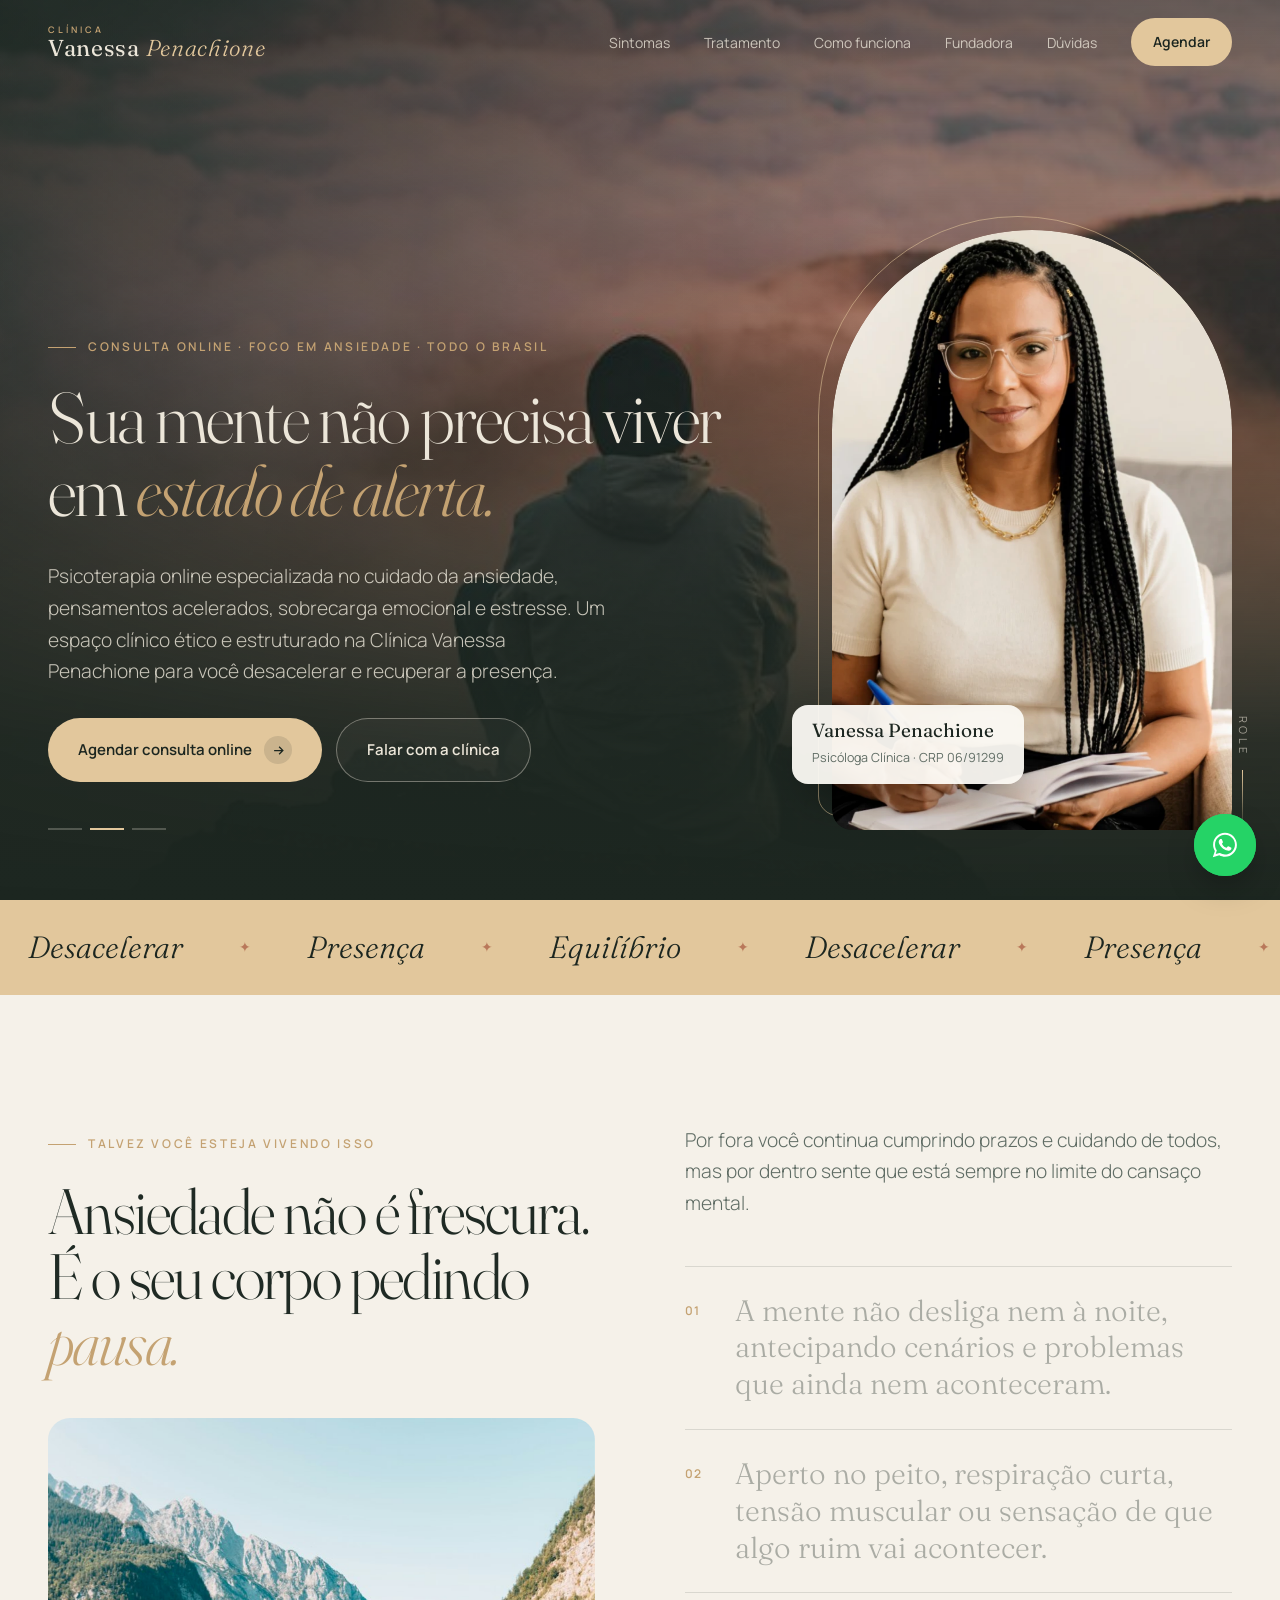
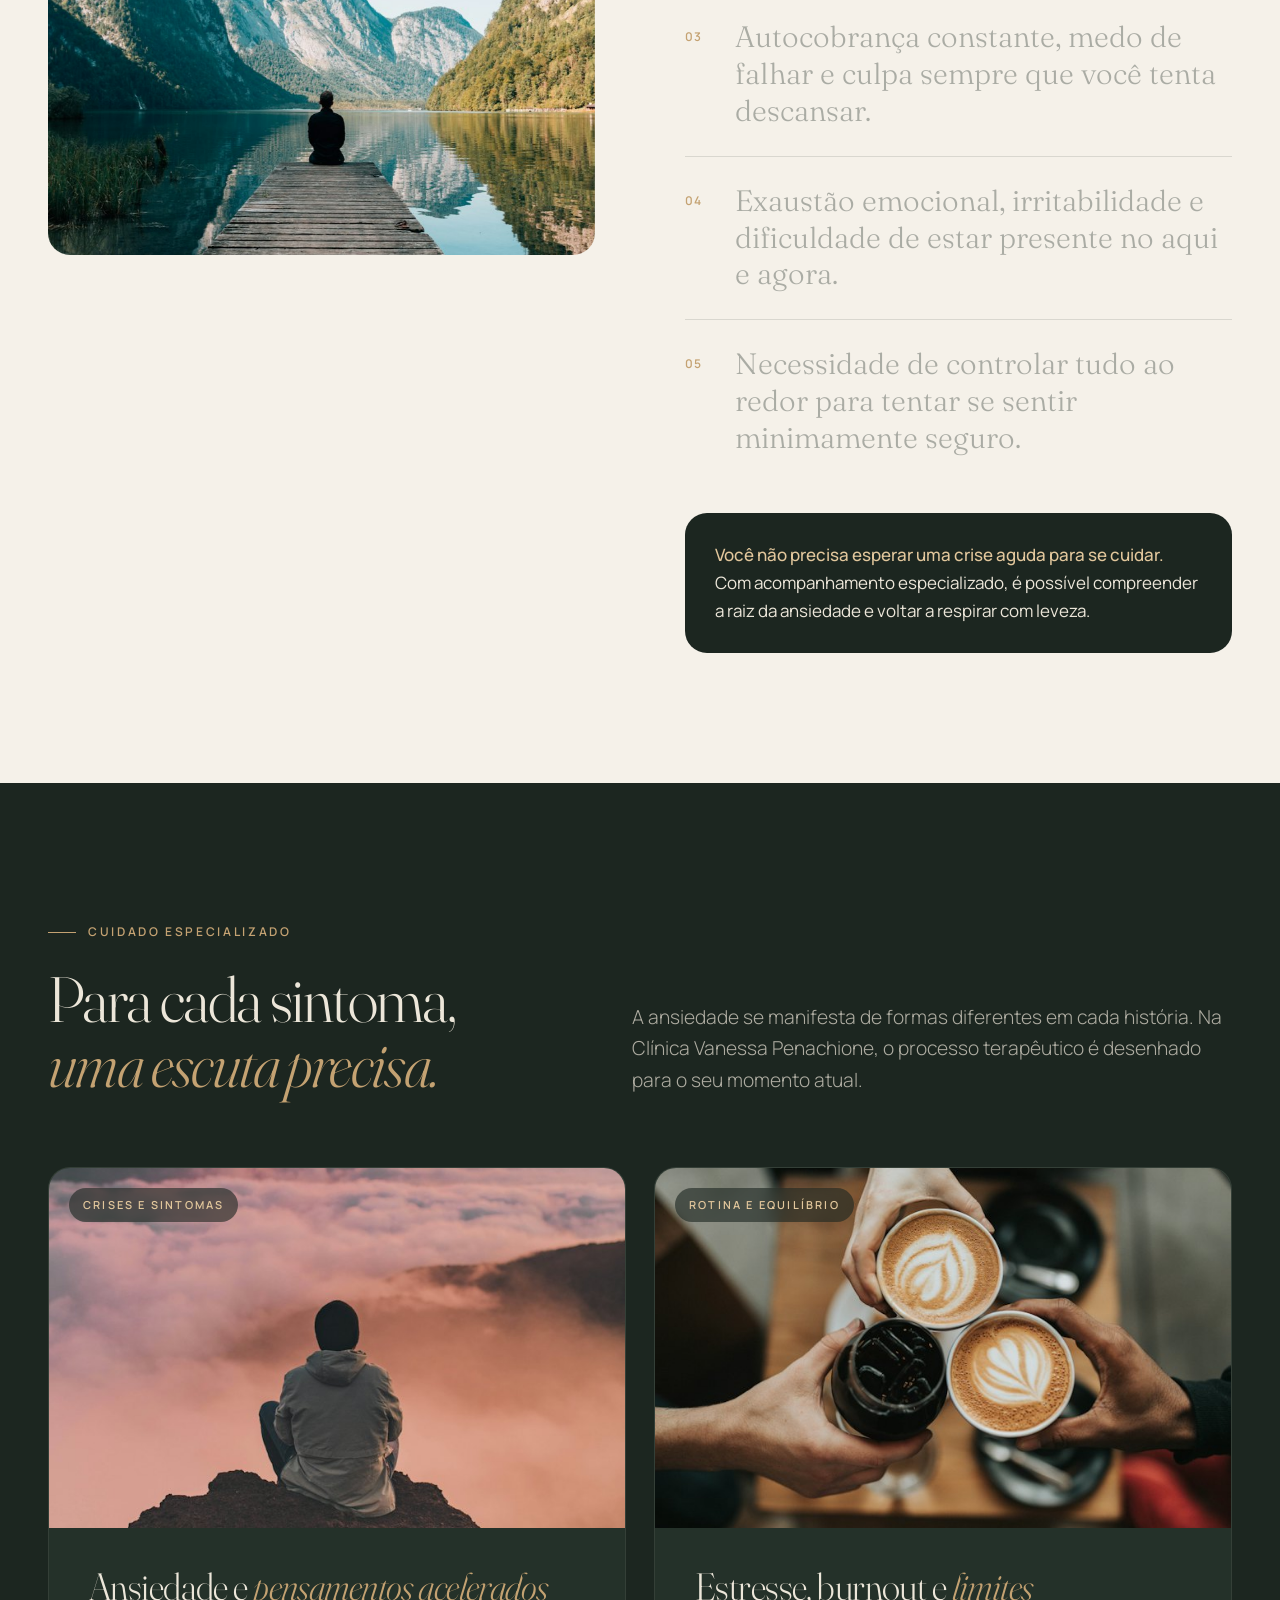
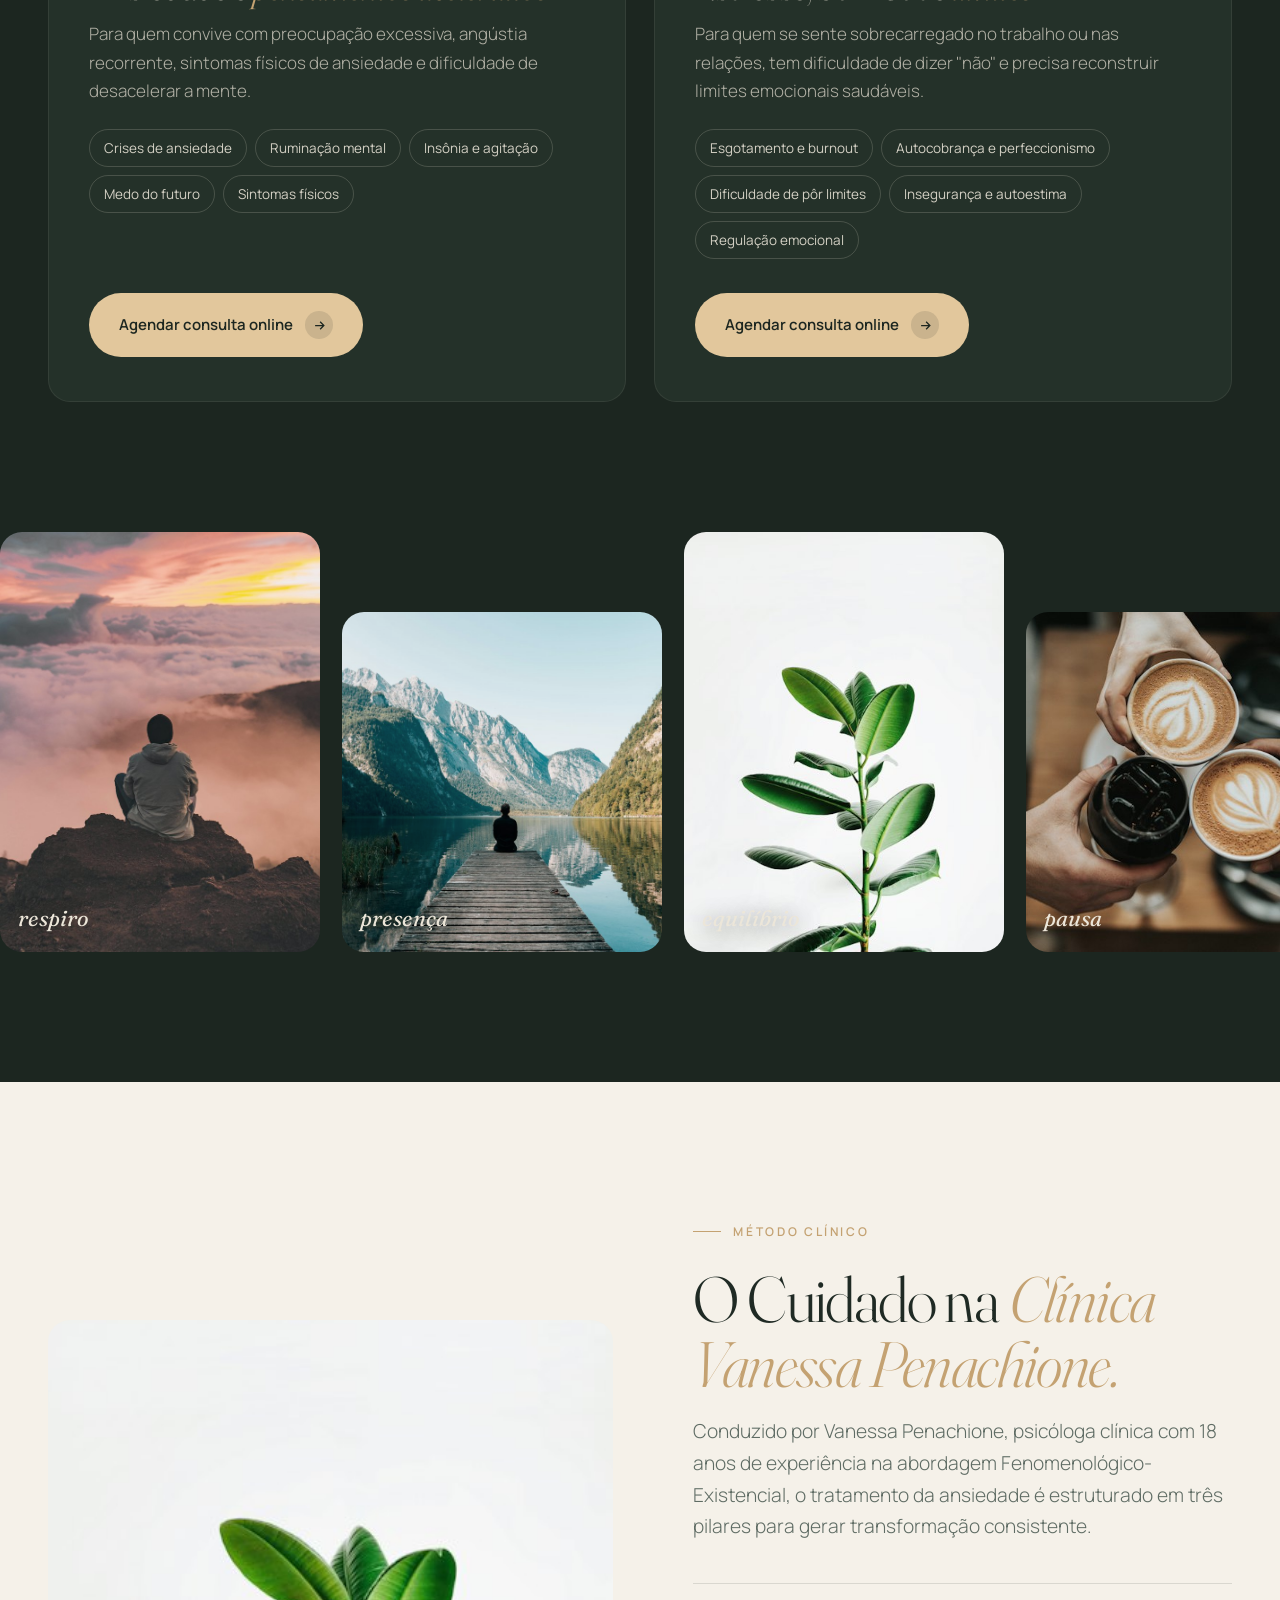
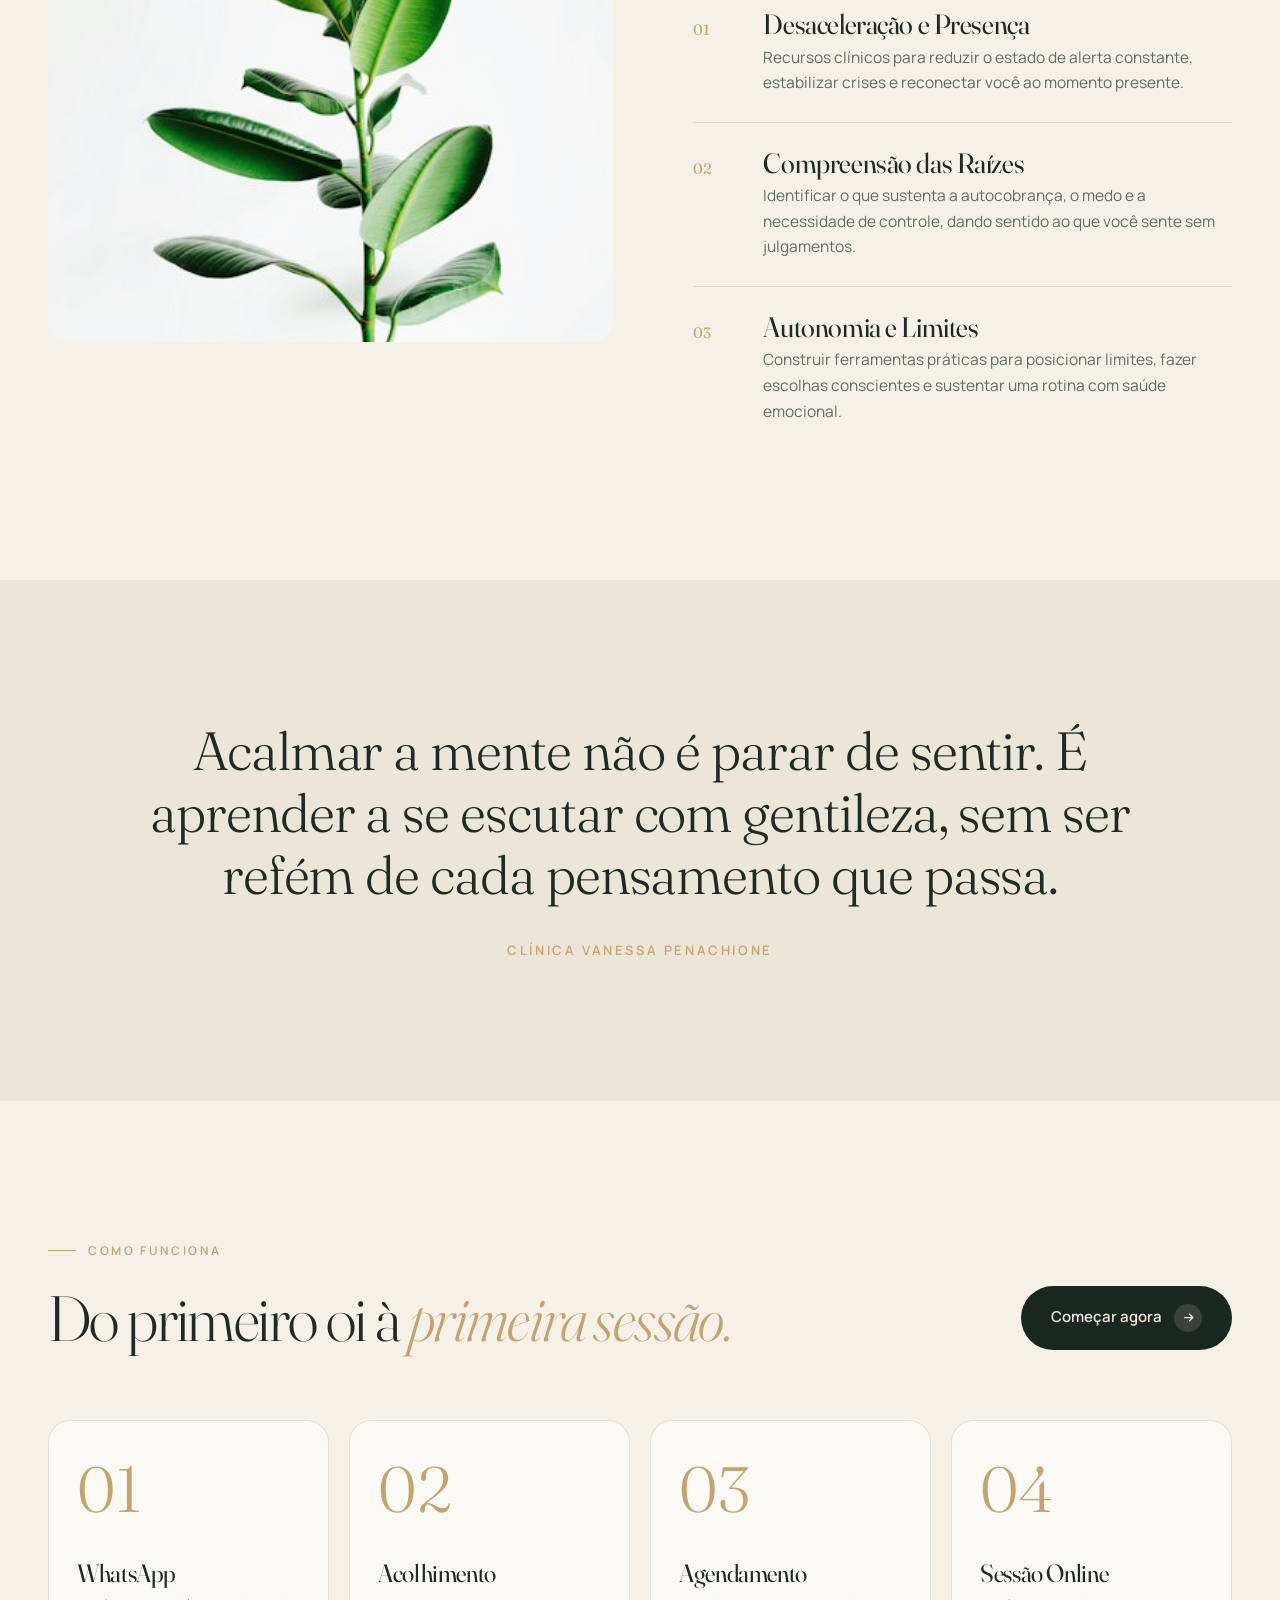
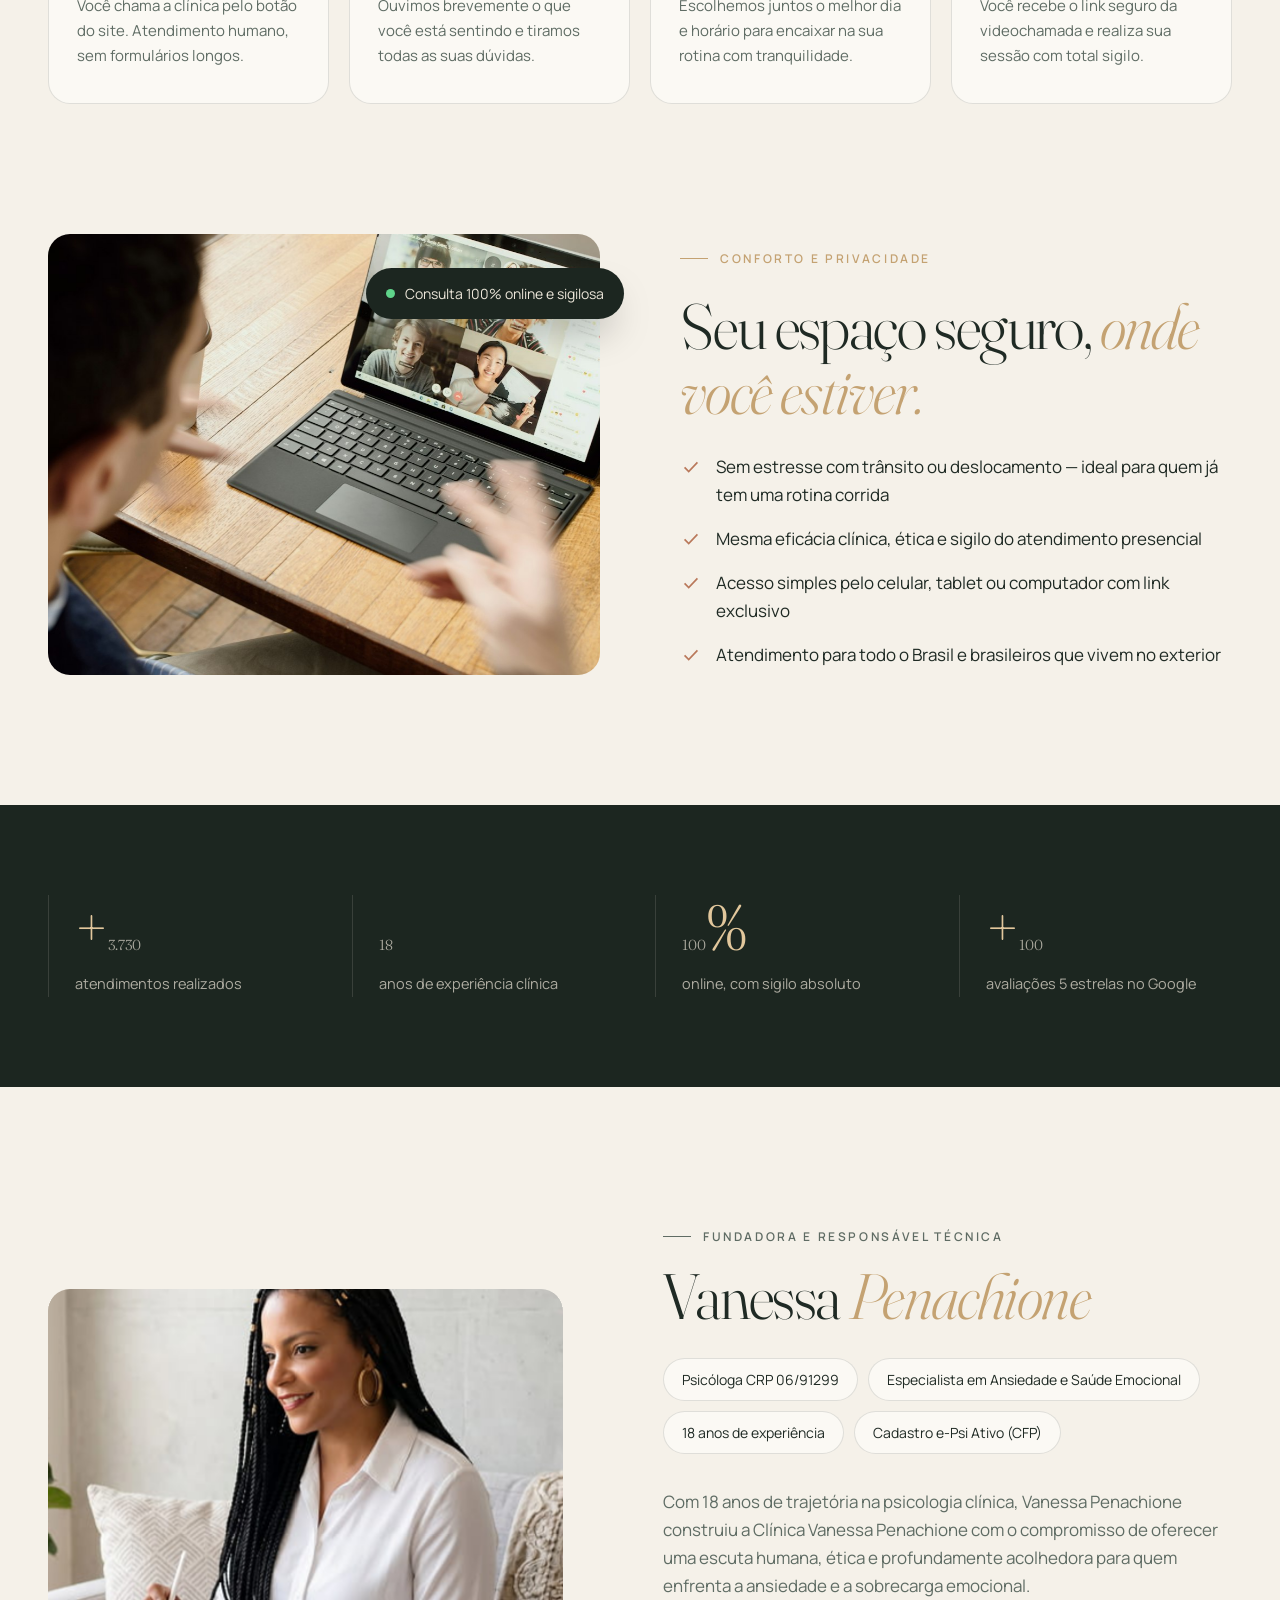
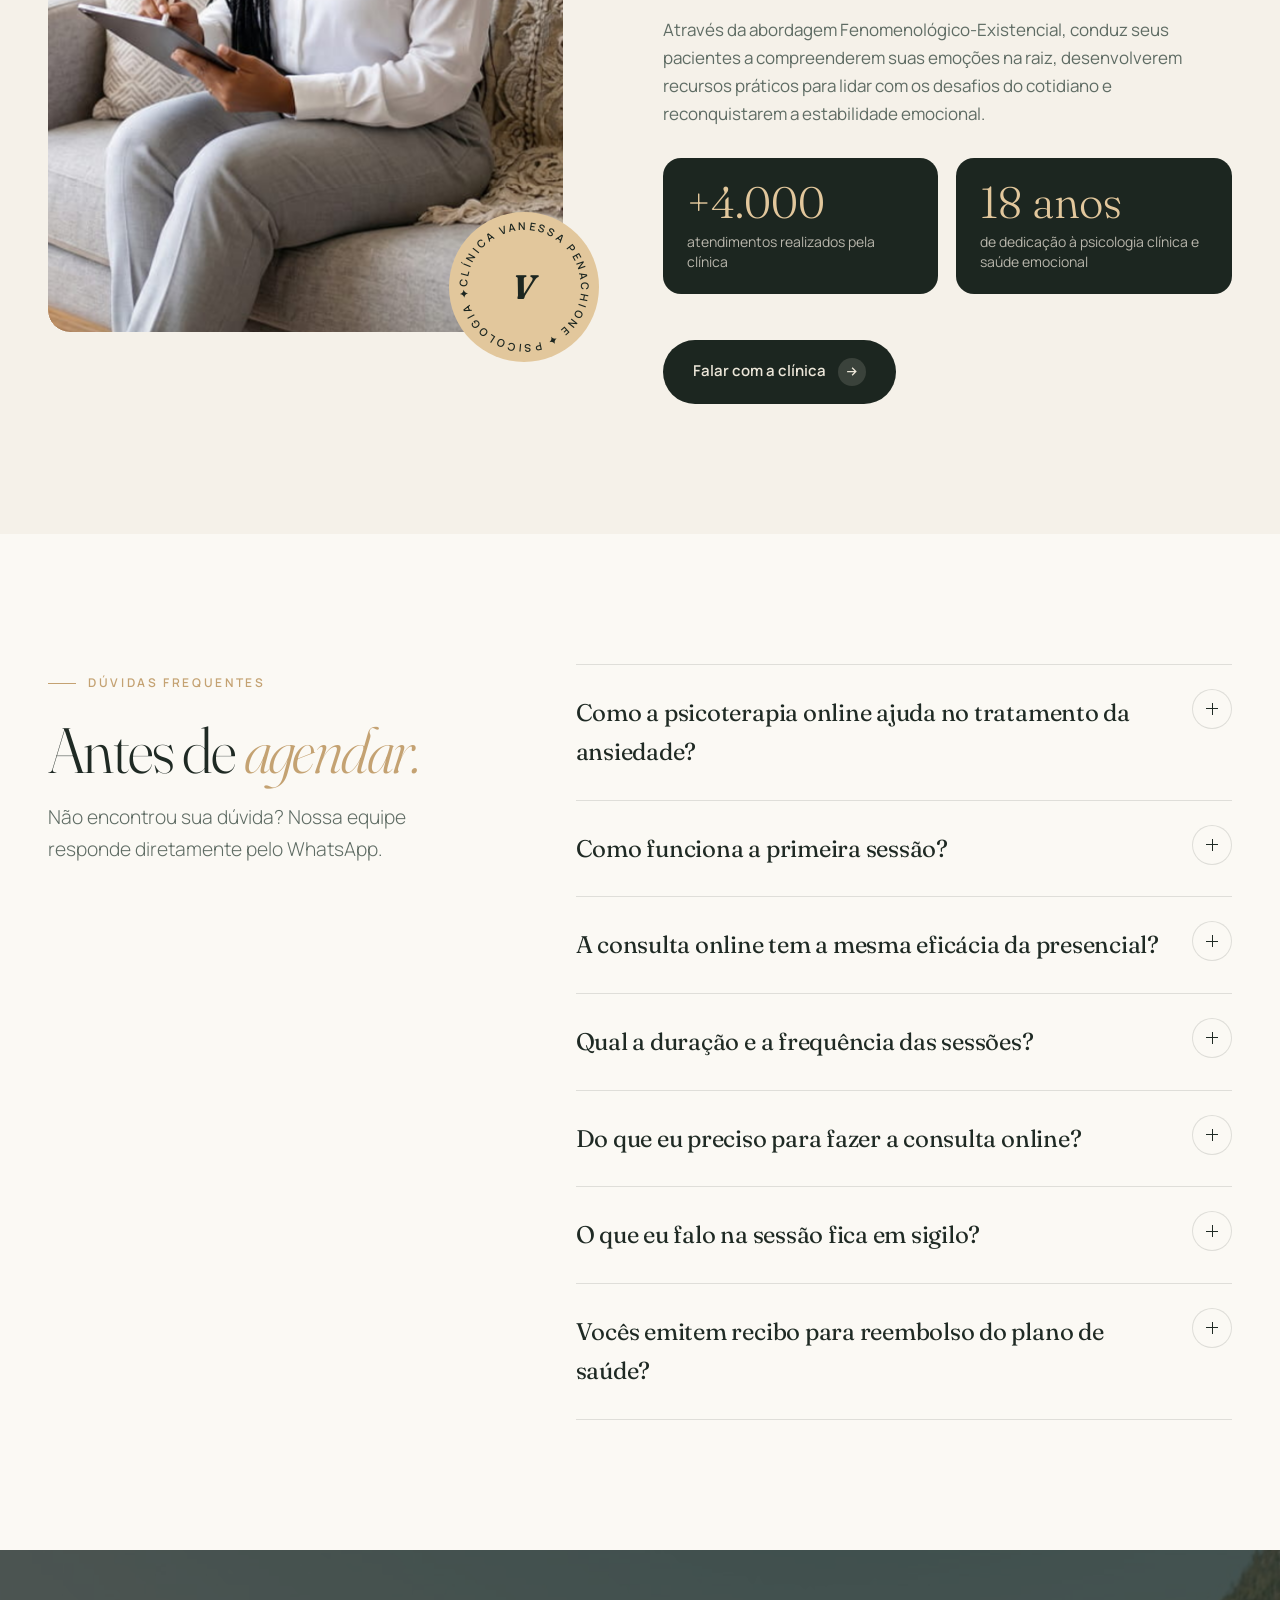
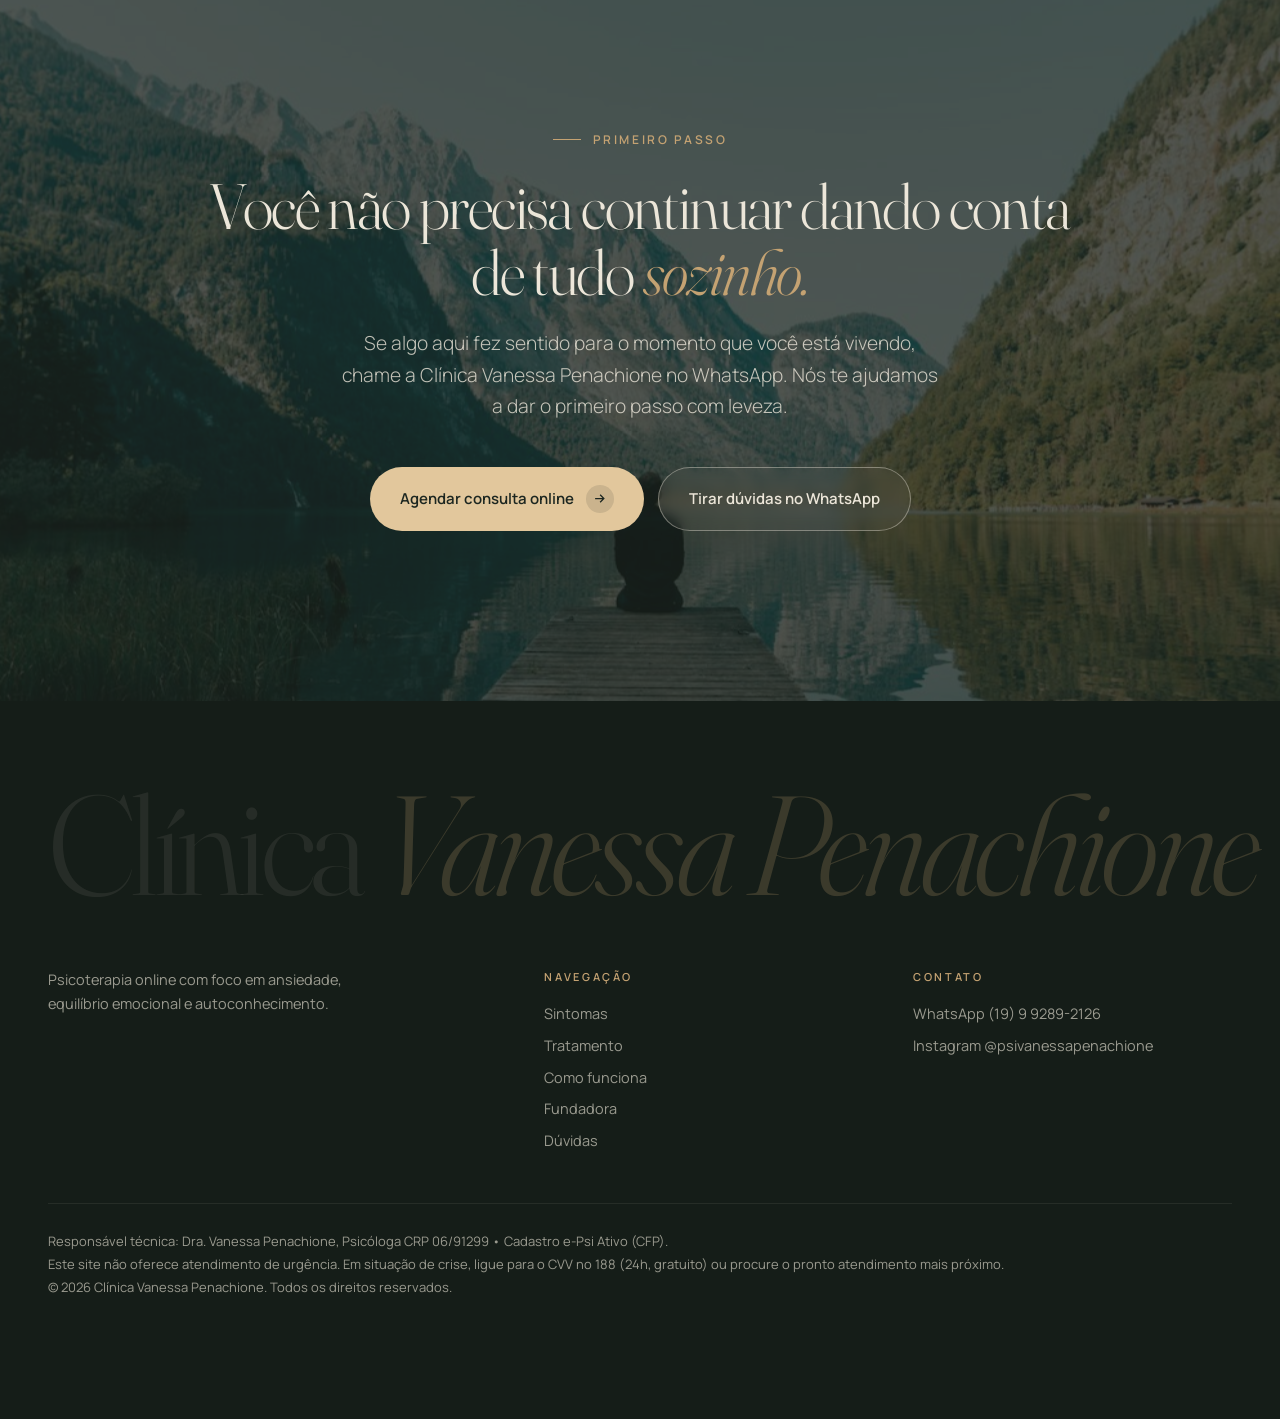
==== commit c9e09601: "Adiciona pixel do TinTim nas paginas de terapia online" ====
--- a/ansiedade/index.html
+++ b/ansiedade/index.html
@@ -25,6 +25,9 @@
   <link rel="preconnect" href="https://fonts.googleapis.com">
   <link rel="preconnect" href="https://fonts.gstatic.com" crossorigin>
   <link href="https://fonts.googleapis.com/css2?family=Fraunces:ital,opsz,wght@0,9..144,300;0,9..144,400;1,9..144,300;1,9..144,400&family=Manrope:wght@300;400;500;600;700&display=swap" rel="stylesheet">
+
+  <!-- Pixel TinTim -->
+  <script> (function(window, document, script) { if (!window.tt) { window.tt = window.tt || {}; c = document.getElementsByTagName('head')[0]; k = document.createElement('script'); k.async = 1; k.src = script; c.appendChild(k); } window.tt.accountCode = 'f01b1c47-3c53-4125-b417-0e957bc54054'; })(window, document, '//s.tintim.app/static/core/tintim-1.0.js'); </script>
 
   <style>
 #raiz{
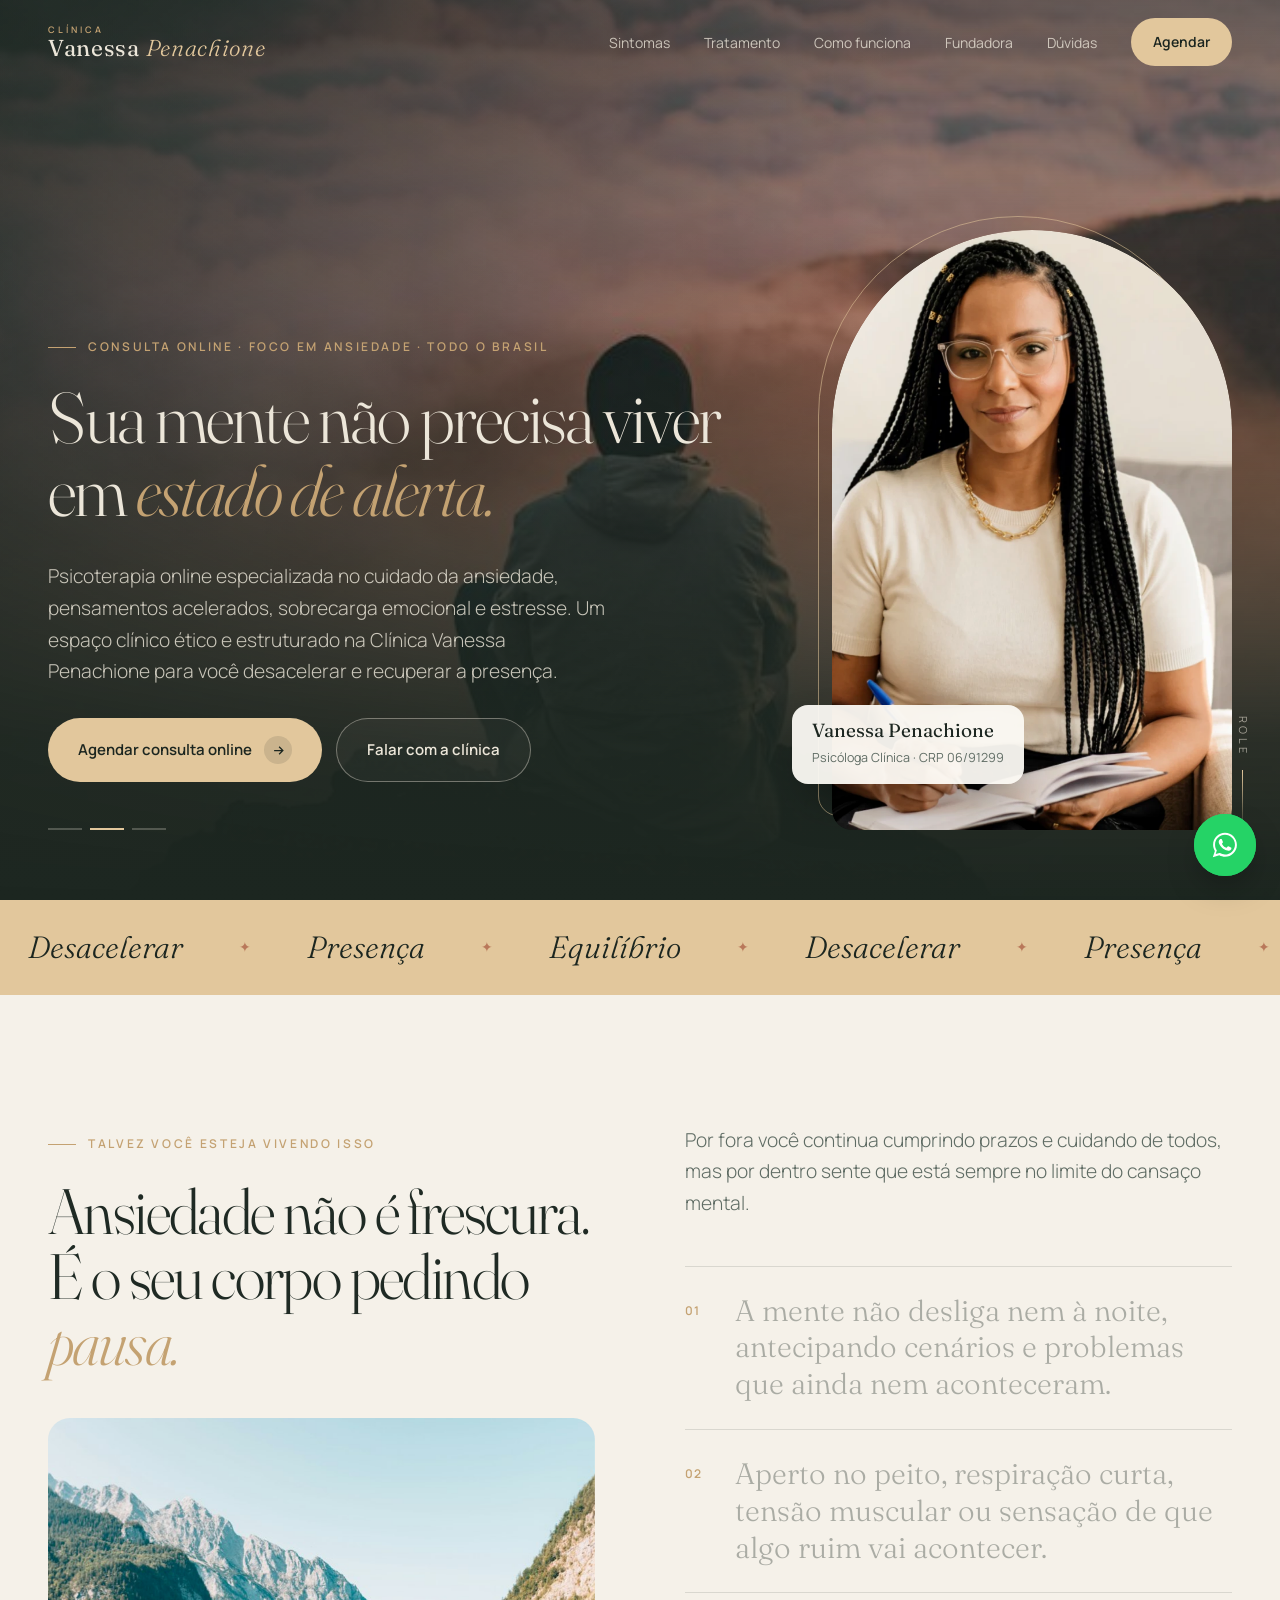
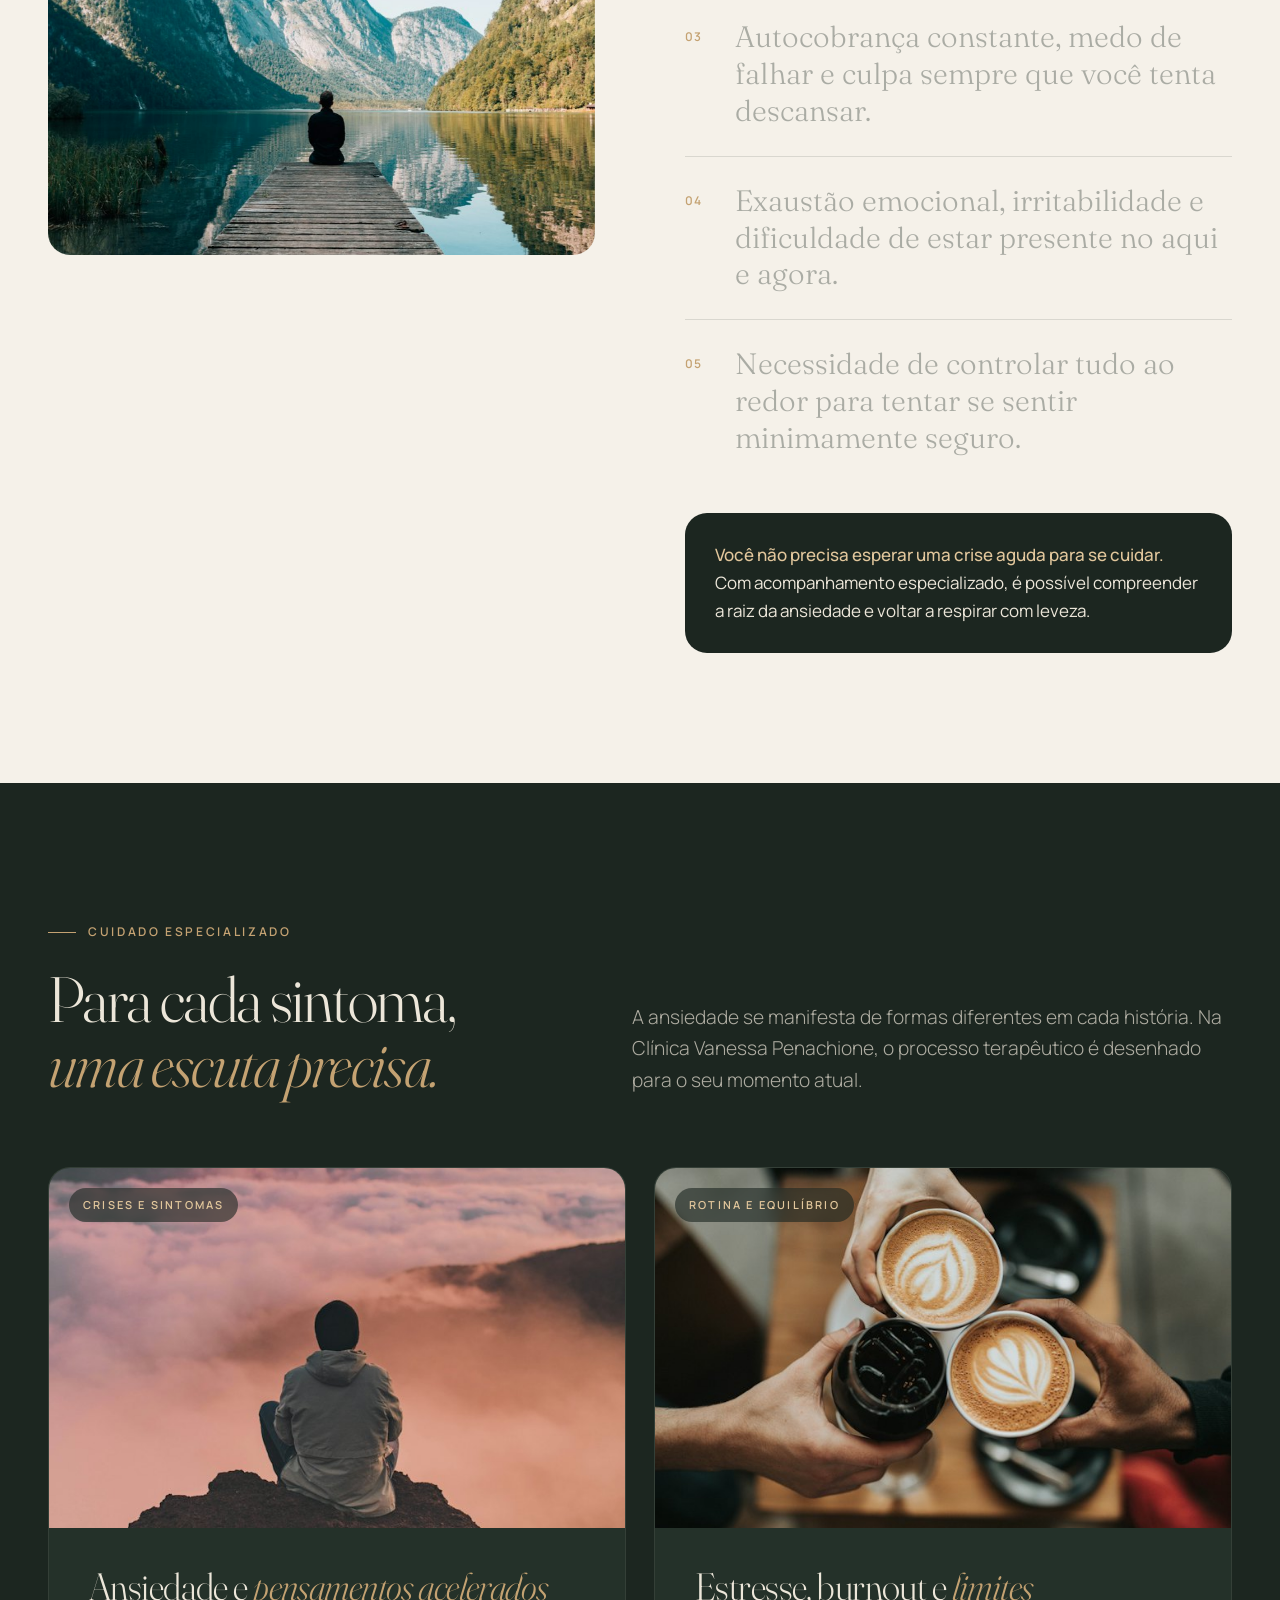
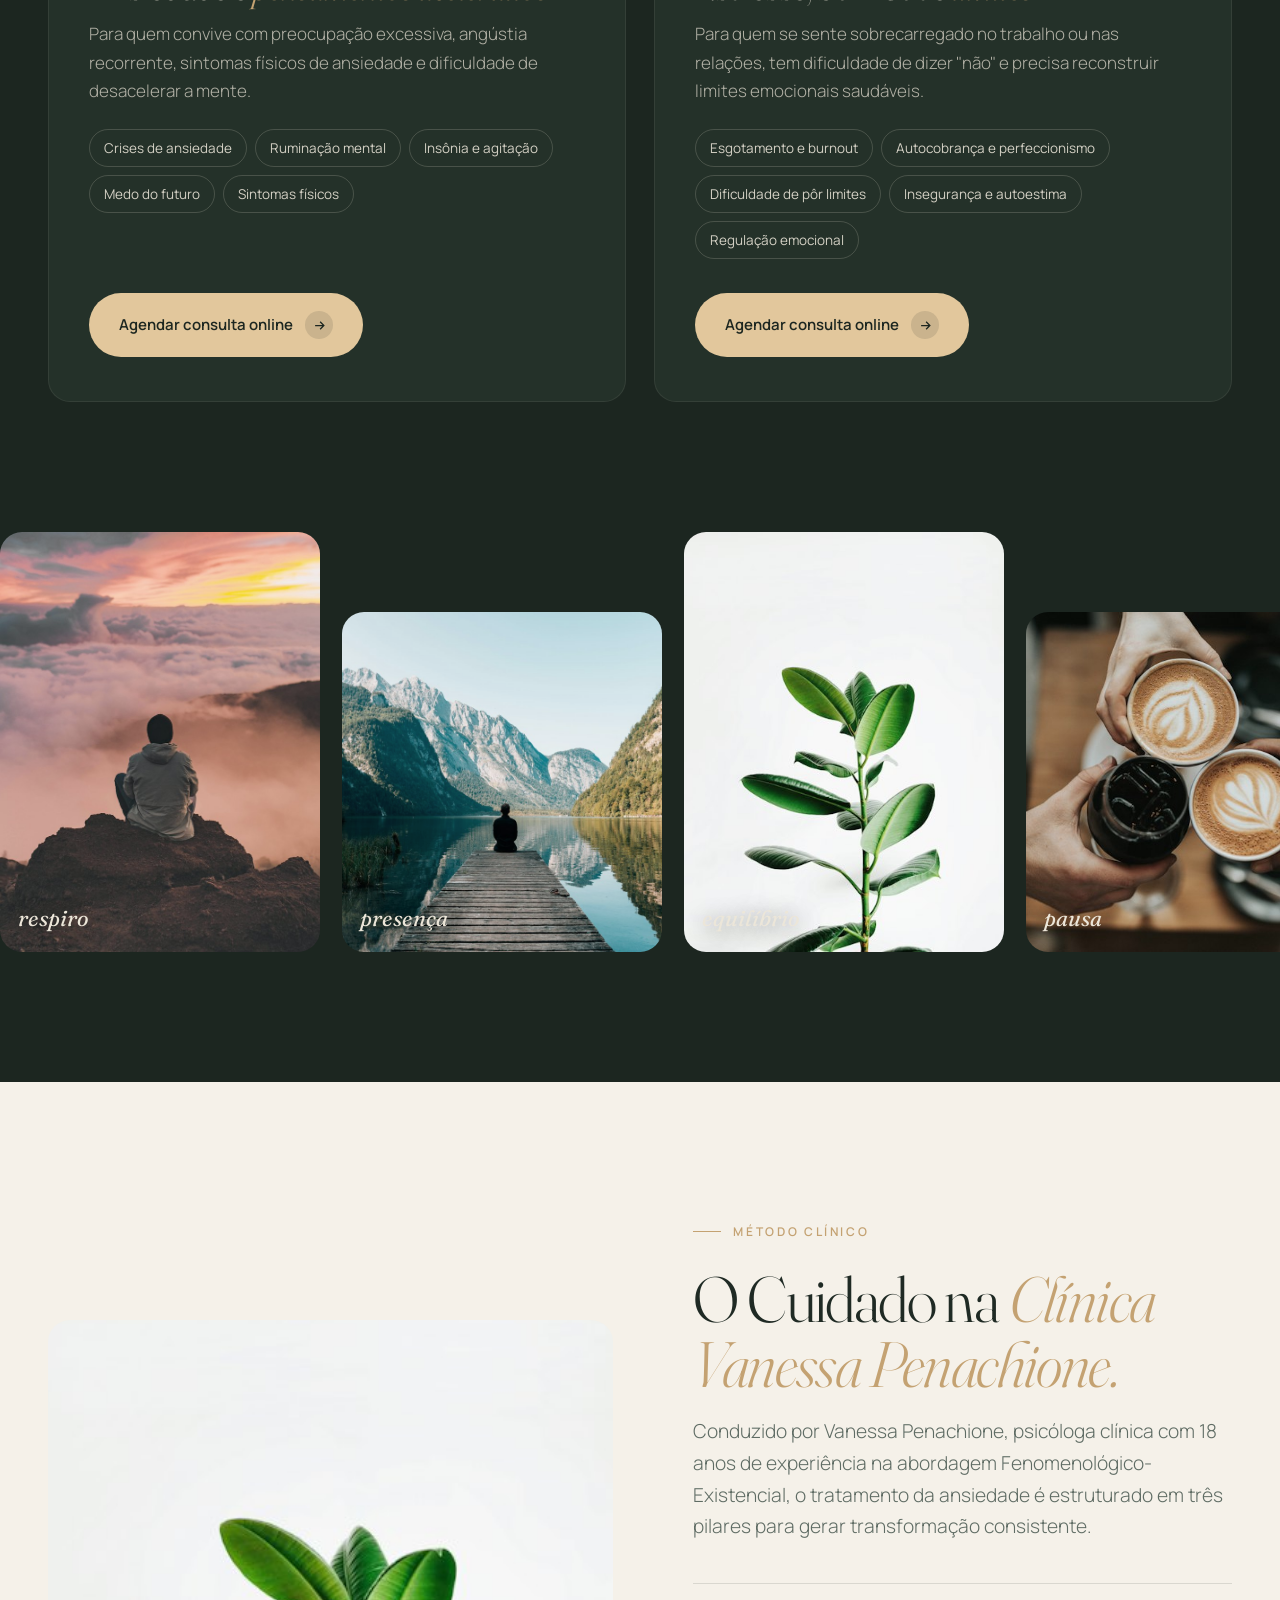
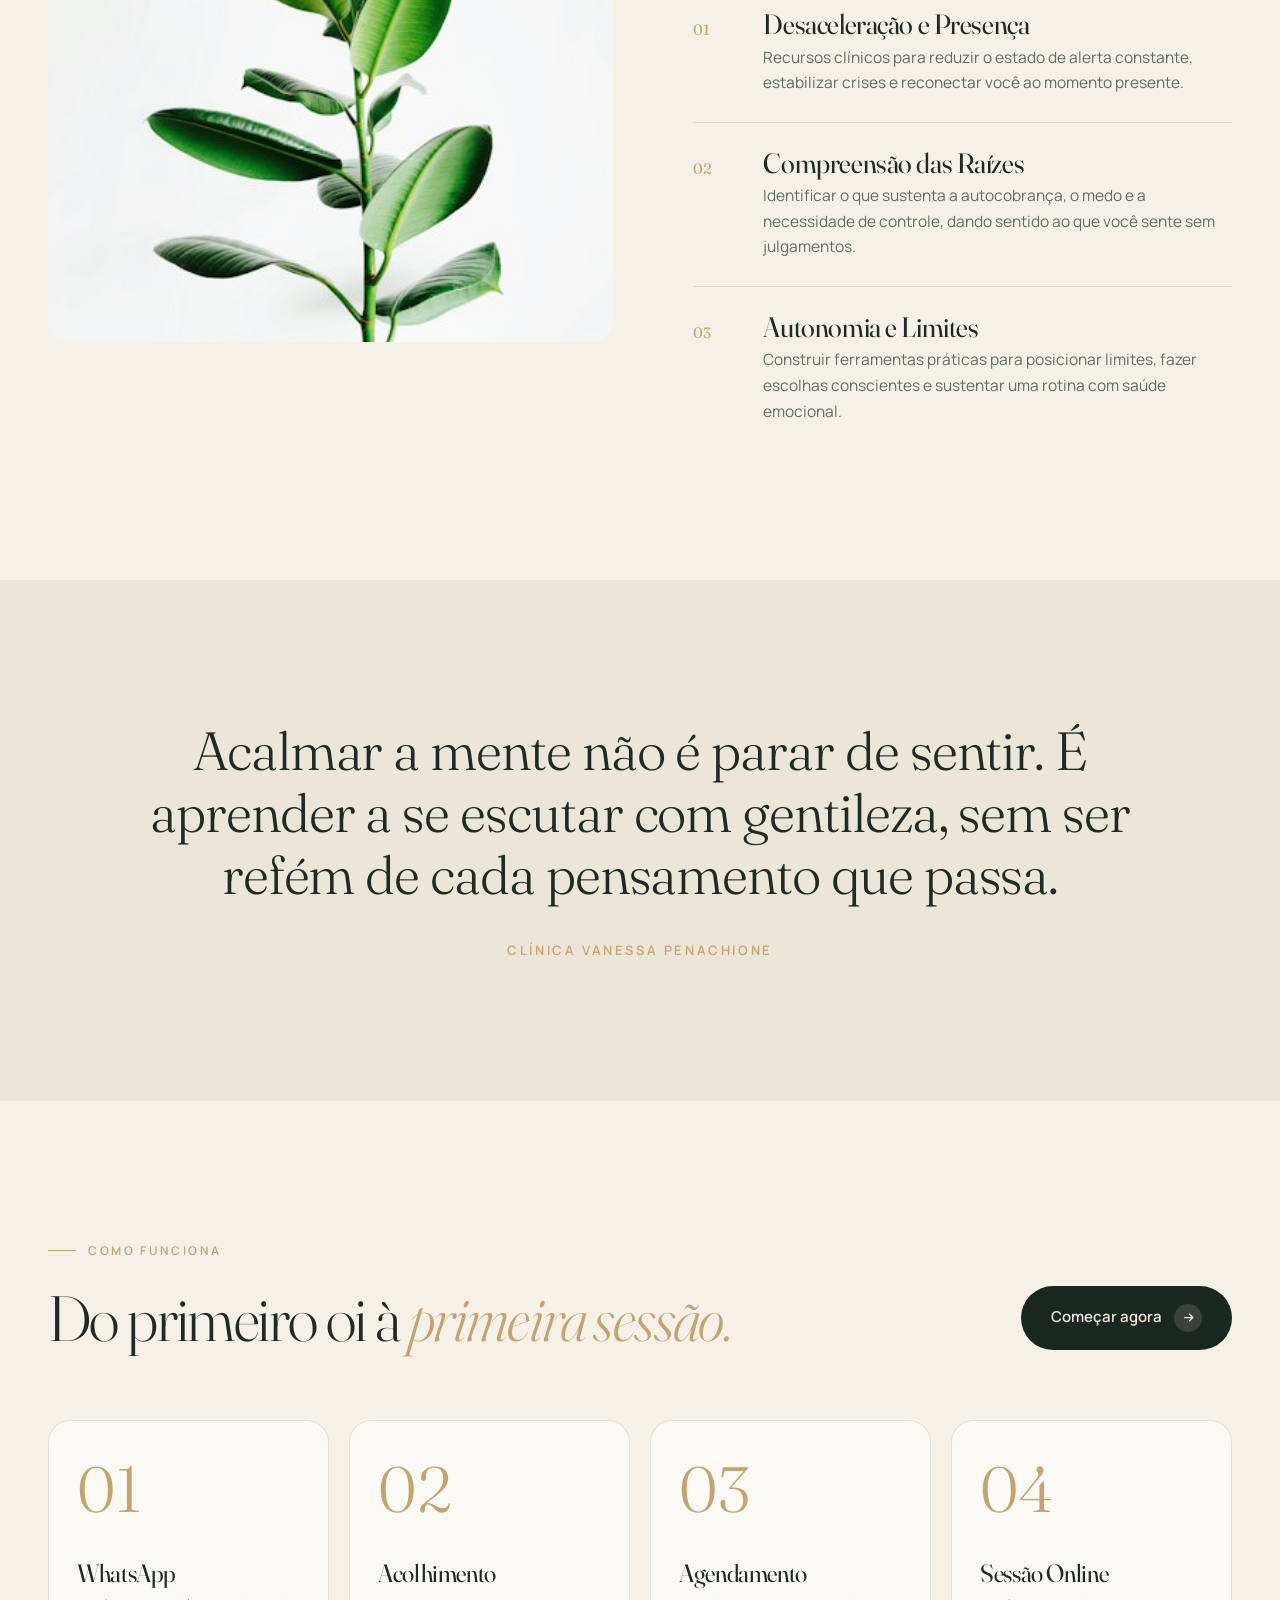
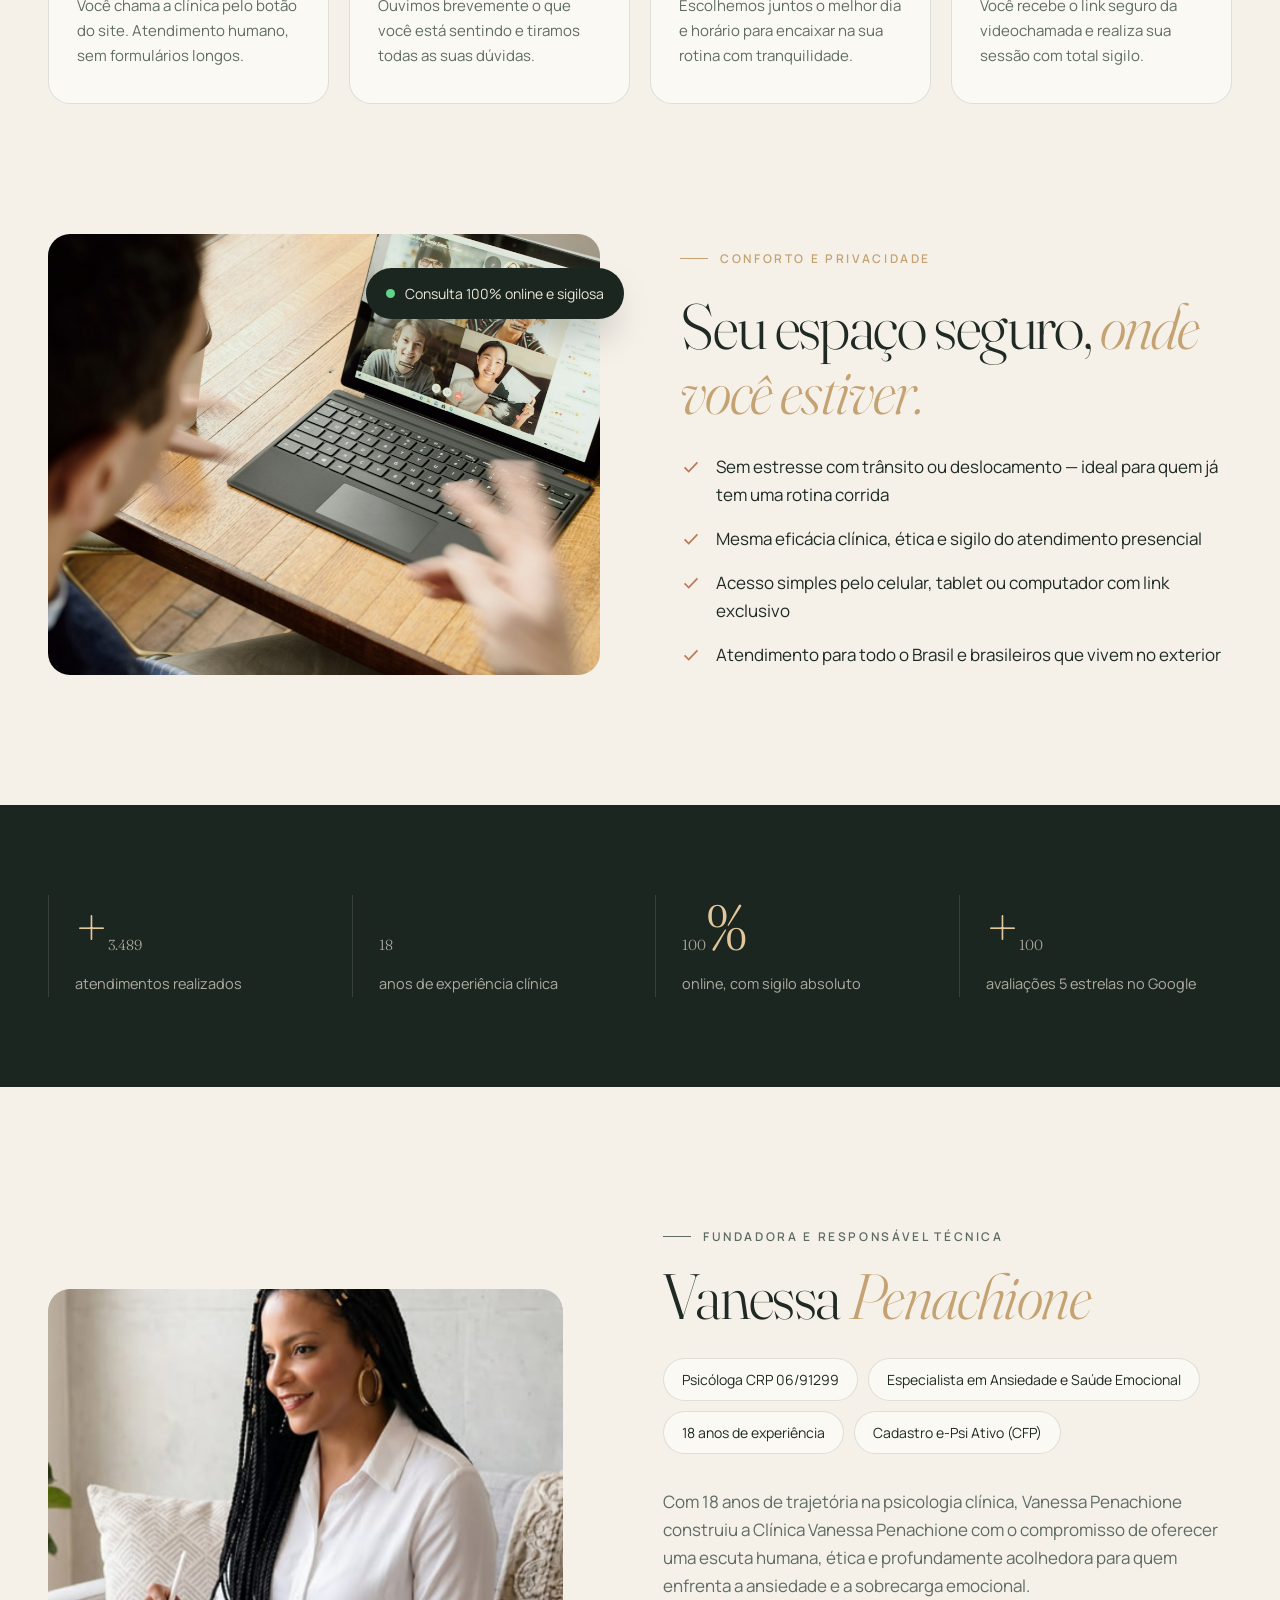
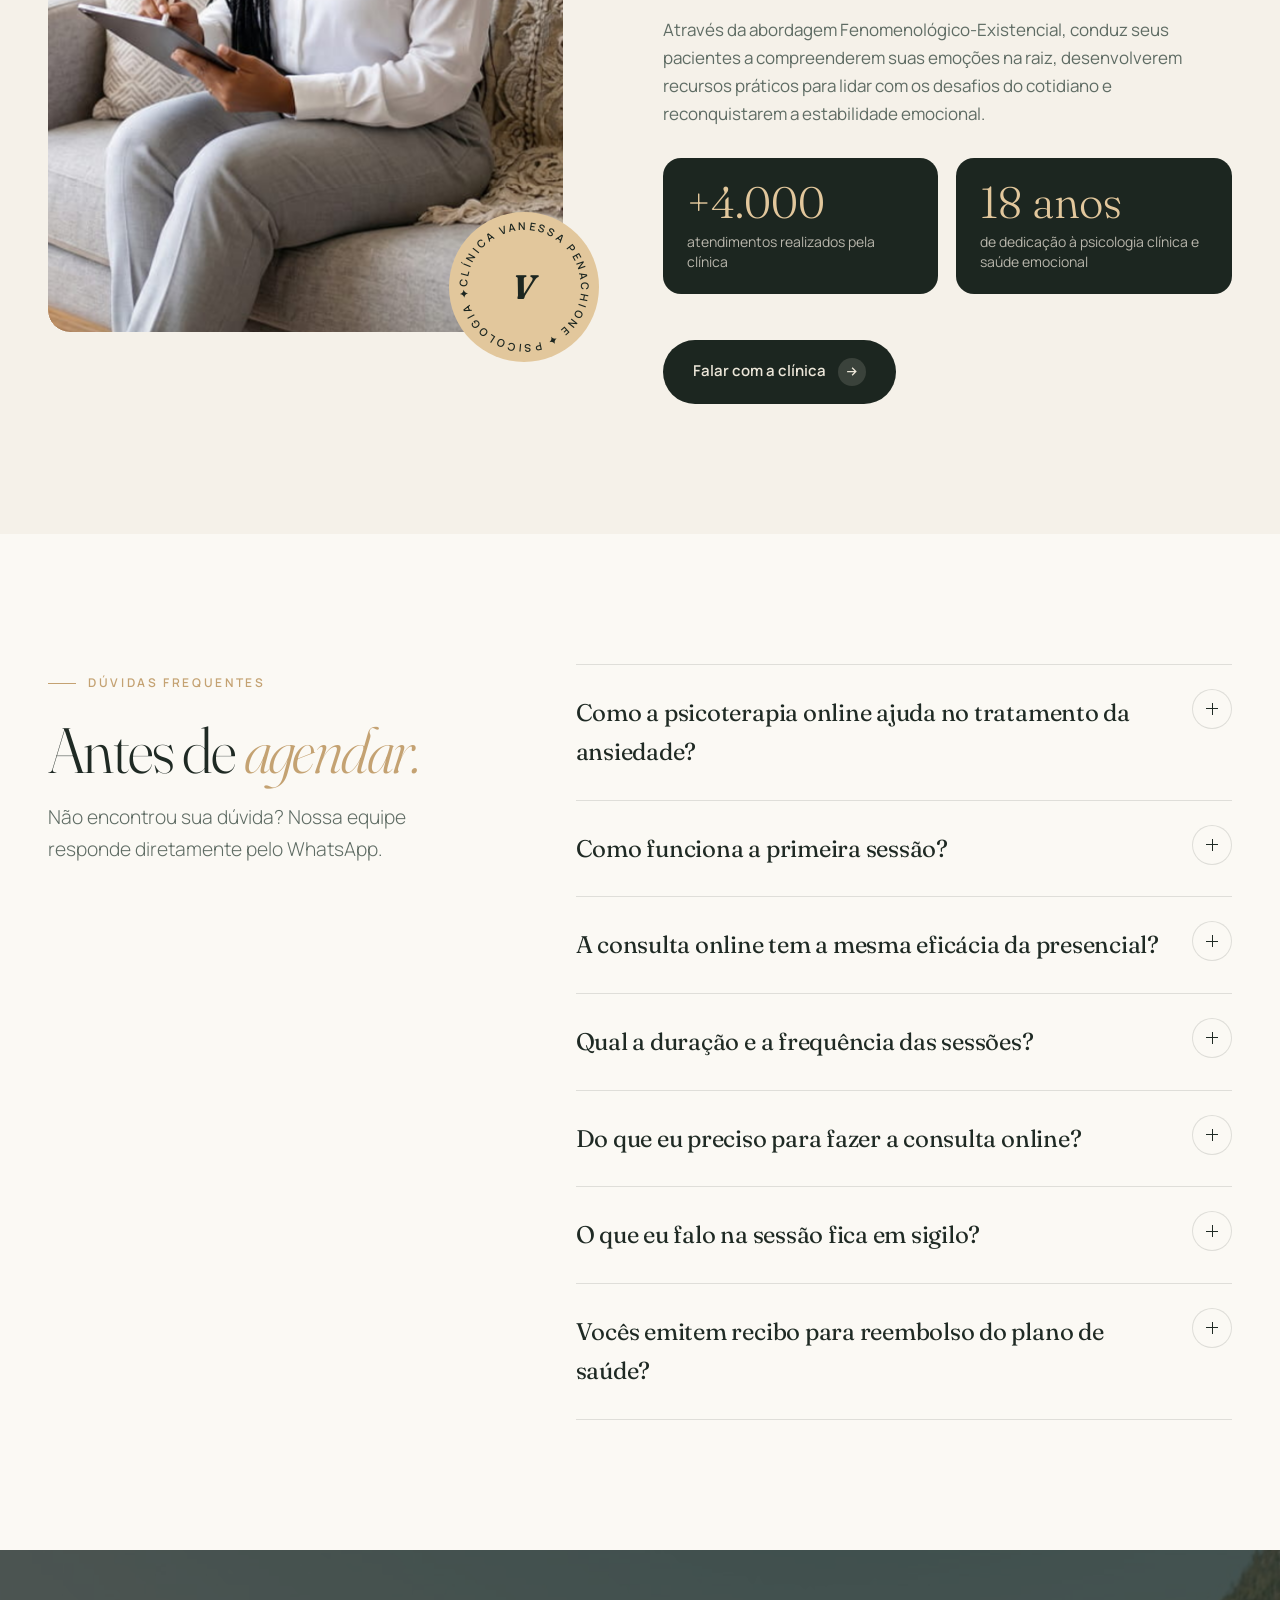
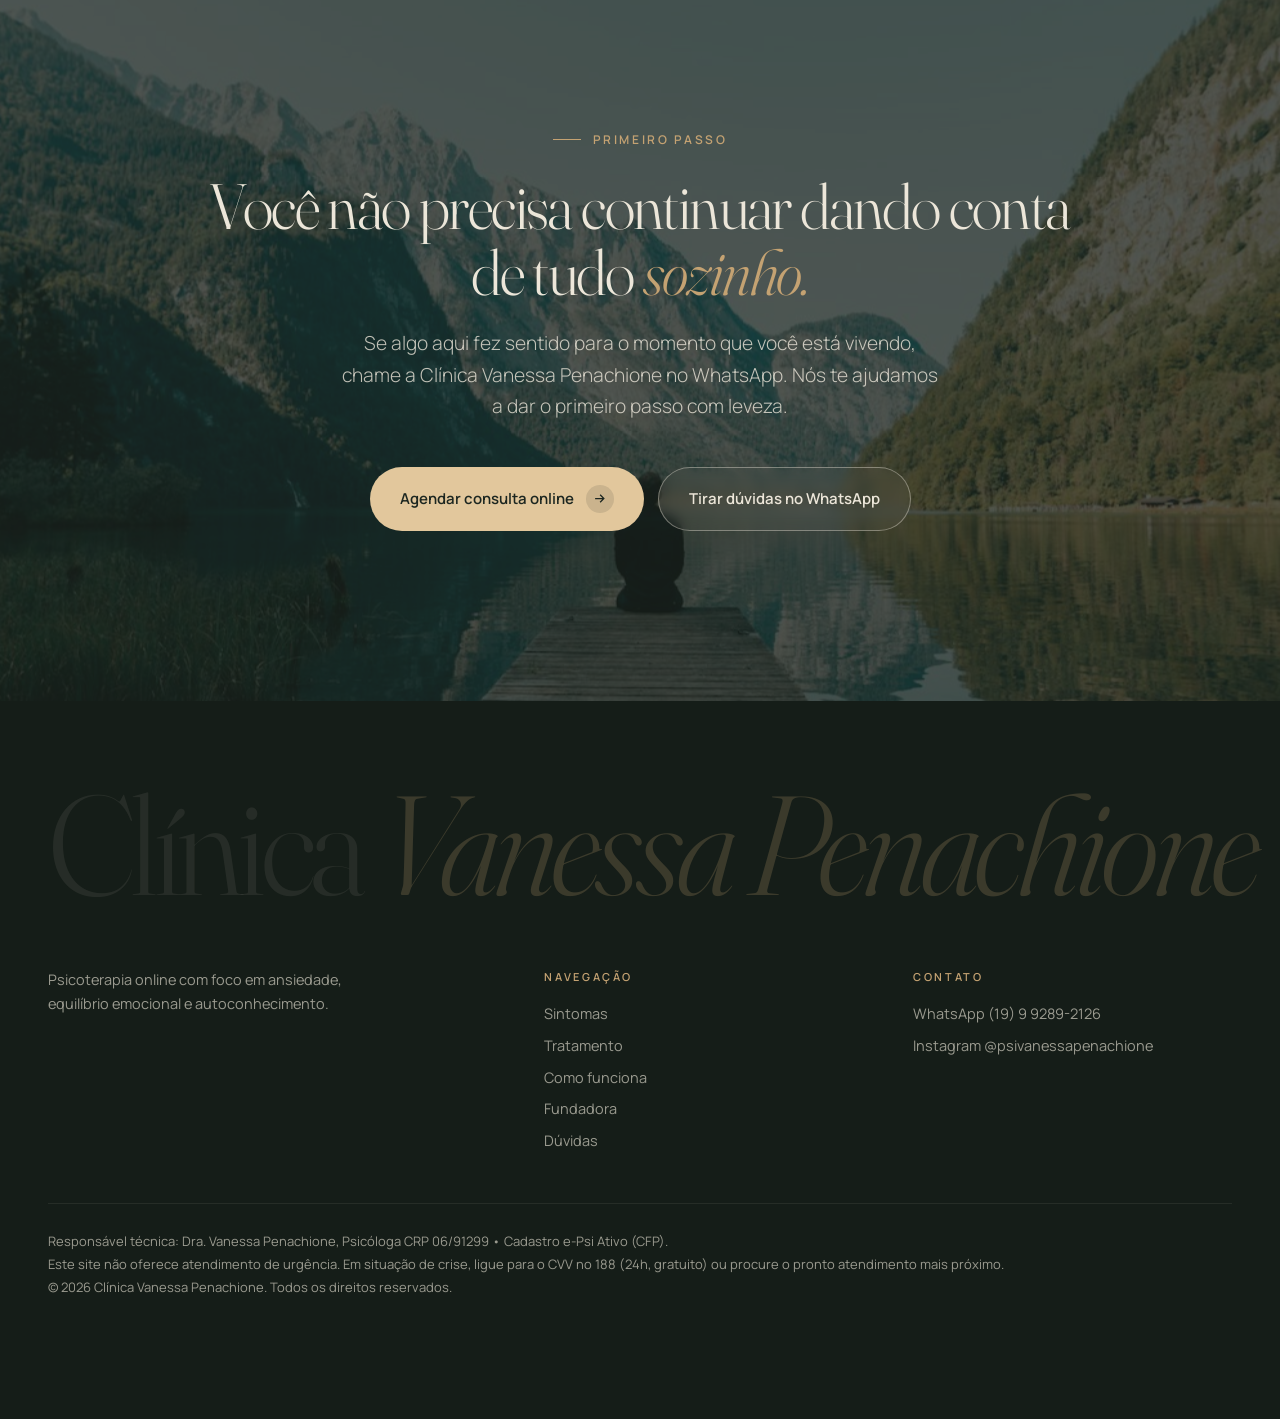
==== commit 72a59197: "Atualiza links de WhatsApp para tintim.link nas paginas de terapia online" ====
--- a/ansiedade/index.html
+++ b/ansiedade/index.html
@@ -334,7 +334,7 @@
       <li><a href="#como-funciona">Como funciona</a></li>
       <li><a href="#fundadora">Fundadora</a></li>
       <li><a href="#duvidas">Dúvidas</a></li>
-      <li><a class="btn btn-ouro wa" data-origem="menu_ansiedade" href="https://wa.me/5519992892126?text=Ol%C3%A1!%20Gostaria%20de%20receber%20informa%C3%A7%C3%B5es%20sobre%20consulta%20online%20para%20ansiedade." target="_blank" rel="noopener">Agendar</a></li>
+      <li><a class="btn btn-ouro wa" data-origem="menu_ansiedade" href="https://tintim.link/whatsapp/f01b1c47-3c53-4125-b417-0e957bc54054/7d1b584a-310f-4c18-86b0-ab0810d7af11" target="_blank" rel="noopener">Agendar</a></li>
     </ul>
   </div>
 </header>
@@ -354,8 +354,8 @@
         <div class="hero-base">
           <p class="lead fade-in d1">Psicoterapia online especializada no cuidado da ansiedade, pensamentos acelerados, sobrecarga emocional e estresse. Um espaço clínico ético e estruturado na Clínica Vanessa Penachione para você desacelerar e recuperar a presença.</p>
           <div class="ctas fade-in d2">
-            <a class="btn btn-ouro wa" data-origem="hero_ansiedade" href="https://wa.me/5519992892126?text=Ol%C3%A1!%20Gostaria%20de%20agendar%20uma%20consulta%20online%20para%20ansiedade." target="_blank" rel="noopener">Agendar consulta online <span class="seta"><svg viewBox="0 0 24 24" fill="none" stroke="currentColor" stroke-width="2"><path d="M5 12h14M13 6l6 6-6 6"></path></svg></span></a>
-            <a class="btn btn-linha wa" data-origem="hero_duvidas" href="https://wa.me/5519992892126?text=Ol%C3%A1!%20Gostaria%20de%20tirar%20uma%20d%C3%BAvida%20sobre%20a%20terapia%20online%20para%20ansiedade." target="_blank" rel="noopener">Falar com a clínica</a>
+            <a class="btn btn-ouro wa" data-origem="hero_ansiedade" href="https://tintim.link/whatsapp/f01b1c47-3c53-4125-b417-0e957bc54054/7d1b584a-310f-4c18-86b0-ab0810d7af11" target="_blank" rel="noopener">Agendar consulta online <span class="seta"><svg viewBox="0 0 24 24" fill="none" stroke="currentColor" stroke-width="2"><path d="M5 12h14M13 6l6 6-6 6"></path></svg></span></a>
+            <a class="btn btn-linha wa" data-origem="hero_duvidas" href="https://tintim.link/whatsapp/f01b1c47-3c53-4125-b417-0e957bc54054/7d1b584a-310f-4c18-86b0-ab0810d7af11" target="_blank" rel="noopener">Falar com a clínica</a>
           </div>
         </div>
         <div class="dots fade-in d3" id="dots">
@@ -421,7 +421,7 @@
           <h3>Ansiedade e <em>pensamentos acelerados</em></h3>
           <p>Para quem convive com preocupação excessiva, angústia recorrente, sintomas físicos de ansiedade e dificuldade de desacelerar a mente.</p>
           <div class="chips"><span>Crises de ansiedade</span><span>Ruminação mental</span><span>Insônia e agitação</span><span>Medo do futuro</span><span>Sintomas físicos</span></div>
-          <a class="btn btn-ouro wa" data-origem="card_crises" href="https://wa.me/5519992892126?text=Ol%C3%A1!%20Gostaria%20de%20agendar%20uma%20consulta%20online%20para%20ansiedade." target="_blank" rel="noopener">Agendar consulta online <span class="seta"><svg viewBox="0 0 24 24" fill="none" stroke="currentColor" stroke-width="2"><path d="M5 12h14M13 6l6 6-6 6"></path></svg></span></a>
+          <a class="btn btn-ouro wa" data-origem="card_crises" href="https://tintim.link/whatsapp/f01b1c47-3c53-4125-b417-0e957bc54054/7d1b584a-310f-4c18-86b0-ab0810d7af11" target="_blank" rel="noopener">Agendar consulta online <span class="seta"><svg viewBox="0 0 24 24" fill="none" stroke="currentColor" stroke-width="2"><path d="M5 12h14M13 6l6 6-6 6"></path></svg></span></a>
         </div>
       </article>
       <article class="card rv d1">
@@ -430,7 +430,7 @@
           <h3>Estresse, burnout e <em>limites</em></h3>
           <p>Para quem se sente sobrecarregado no trabalho ou nas relações, tem dificuldade de dizer "não" e precisa reconstruir limites emocionais saudáveis.</p>
           <div class="chips"><span>Esgotamento e burnout</span><span>Autocobrança e perfeccionismo</span><span>Dificuldade de pôr limites</span><span>Insegurança e autoestima</span><span>Regulação emocional</span></div>
-          <a class="btn btn-ouro wa" data-origem="card_rotina" href="https://wa.me/5519992892126?text=Ol%C3%A1!%20Gostaria%20de%20receber%20informa%C3%A7%C3%B5es%20sobre%20psicoterapia%20online%20para%20estresse%20e%20ansiedade." target="_blank" rel="noopener">Agendar consulta online <span class="seta"><svg viewBox="0 0 24 24" fill="none" stroke="currentColor" stroke-width="2"><path d="M5 12h14M13 6l6 6-6 6"></path></svg></span></a>
+          <a class="btn btn-ouro wa" data-origem="card_rotina" href="https://tintim.link/whatsapp/f01b1c47-3c53-4125-b417-0e957bc54054/7d1b584a-310f-4c18-86b0-ab0810d7af11" target="_blank" rel="noopener">Agendar consulta online <span class="seta"><svg viewBox="0 0 24 24" fill="none" stroke="currentColor" stroke-width="2"><path d="M5 12h14M13 6l6 6-6 6"></path></svg></span></a>
         </div>
       </article>
     </div>
@@ -482,7 +482,7 @@
         <p class="kicker rv">Como funciona</p>
         <h2 class="rv d1">Do primeiro oi à <em>primeira sessão.</em></h2>
       </div>
-      <a class="btn btn-verde wa rv d2" data-origem="como_funciona" href="https://wa.me/5519992892126?text=Ol%C3%A1!%20Gostaria%20de%20agendar%20uma%20consulta%20online%20para%20ansiedade." target="_blank" rel="noopener">Começar agora <span class="seta"><svg viewBox="0 0 24 24" fill="none" stroke="currentColor" stroke-width="2"><path d="M5 12h14M13 6l6 6-6 6"></path></svg></span></a>
+      <a class="btn btn-verde wa rv d2" data-origem="como_funciona" href="https://tintim.link/whatsapp/f01b1c47-3c53-4125-b417-0e957bc54054/7d1b584a-310f-4c18-86b0-ab0810d7af11" target="_blank" rel="noopener">Começar agora <span class="seta"><svg viewBox="0 0 24 24" fill="none" stroke="currentColor" stroke-width="2"><path d="M5 12h14M13 6l6 6-6 6"></path></svg></span></a>
     </div>
     <div class="passos">
       <div class="passo rv"><span class="num">01</span><h3>WhatsApp</h3><p>Você chama a clínica pelo botão do site. Atendimento humano, sem formulários longos.</p></div>
@@ -540,7 +540,7 @@
         <div><b>+4.000</b><span>atendimentos realizados pela clínica</span></div>
         <div><b>18 anos</b><span>de dedicação à psicologia clínica e saúde emocional</span></div>
       </div>
-      <a class="btn btn-verde wa rv" data-origem="fundadora" href="https://wa.me/5519992892126?text=Ol%C3%A1!%20Gostaria%20de%20agendar%20uma%20consulta%20online%20com%20a%20Dra.%20Vanessa." style="margin-top:16px" target="_blank" rel="noopener">Falar com a clínica <span class="seta"><svg viewBox="0 0 24 24" fill="none" stroke="currentColor" stroke-width="2"><path d="M5 12h14M13 6l6 6-6 6"></path></svg></span></a>
+      <a class="btn btn-verde wa rv" data-origem="fundadora" href="https://tintim.link/whatsapp/f01b1c47-3c53-4125-b417-0e957bc54054/7d1b584a-310f-4c18-86b0-ab0810d7af11" style="margin-top:16px" target="_blank" rel="noopener">Falar com a clínica <span class="seta"><svg viewBox="0 0 24 24" fill="none" stroke="currentColor" stroke-width="2"><path d="M5 12h14M13 6l6 6-6 6"></path></svg></span></a>
     </div>
   </div>
 </section>
@@ -571,8 +571,8 @@
     <h2 class="rv d1">Você não precisa continuar dando conta de tudo <em>sozinho.</em></h2>
     <p class="lead rv d2">Se algo aqui fez sentido para o momento que você está vivendo, chame a Clínica Vanessa Penachione no WhatsApp. Nós te ajudamos a dar o primeiro passo com leveza.</p>
     <div class="ctas rv d3">
-      <a class="btn btn-ouro wa" data-origem="final_ansiedade" href="https://wa.me/5519992892126?text=Ol%C3%A1!%20Gostaria%20de%20agendar%20uma%20consulta%20online%20para%20ansiedade." target="_blank" rel="noopener">Agendar consulta online <span class="seta"><svg viewBox="0 0 24 24" fill="none" stroke="currentColor" stroke-width="2"><path d="M5 12h14M13 6l6 6-6 6"></path></svg></span></a>
-      <a class="btn btn-linha wa" data-origem="final_duvidas" href="https://wa.me/5519992892126?text=Ol%C3%A1!%20Gostaria%20de%20tirar%20uma%20d%C3%BAvida%20sobre%20a%20consulta%20online." target="_blank" rel="noopener">Tirar dúvidas no WhatsApp</a>
+      <a class="btn btn-ouro wa" data-origem="final_ansiedade" href="https://tintim.link/whatsapp/f01b1c47-3c53-4125-b417-0e957bc54054/7d1b584a-310f-4c18-86b0-ab0810d7af11" target="_blank" rel="noopener">Agendar consulta online <span class="seta"><svg viewBox="0 0 24 24" fill="none" stroke="currentColor" stroke-width="2"><path d="M5 12h14M13 6l6 6-6 6"></path></svg></span></a>
+      <a class="btn btn-linha wa" data-origem="final_duvidas" href="https://tintim.link/whatsapp/f01b1c47-3c53-4125-b417-0e957bc54054/7d1b584a-310f-4c18-86b0-ab0810d7af11" target="_blank" rel="noopener">Tirar dúvidas no WhatsApp</a>
     </div>
   </div>
 </section>
@@ -596,7 +596,7 @@
       <div>
         <h4>CONTATO</h4>
         <ul>
-          <li><a class="wa" data-origem="rodape" href="https://wa.me/5519992892126?text=Ol%C3%A1!%20Gostaria%20de%20agendar%20uma%20consulta%20online%20para%20ansiedade." target="_blank" rel="noopener">WhatsApp (19) 9 9289-2126</a></li>
+          <li><a class="wa" data-origem="rodape" href="https://tintim.link/whatsapp/f01b1c47-3c53-4125-b417-0e957bc54054/7d1b584a-310f-4c18-86b0-ab0810d7af11" target="_blank" rel="noopener">WhatsApp (19) 9 9289-2126</a></li>
           <li><a href="https://www.instagram.com/psivanessapenachione/" target="_blank" rel="noopener">Instagram @psivanessapenachione</a></li>
         </ul>
       </div>
@@ -609,33 +609,25 @@
   </div>
 </footer>
 
-<a class="wa-fixo wa" data-origem="flutuante" href="https://wa.me/5519992892126?text=Ol%C3%A1!%20Gostaria%20de%20agendar%20uma%20consulta%20online%20para%20ansiedade." aria-label="Falar no WhatsApp" target="_blank" rel="noopener">
+<a class="wa-fixo wa" data-origem="flutuante" href="https://tintim.link/whatsapp/f01b1c47-3c53-4125-b417-0e957bc54054/7d1b584a-310f-4c18-86b0-ab0810d7af11" aria-label="Falar no WhatsApp" target="_blank" rel="noopener">
   <svg viewBox="0 0 32 32" fill="currentColor"><path d="M16 3C9 3 3.3 8.6 3.3 15.6c0 2.4.7 4.7 1.9 6.7L3 29l6.9-2.1c1.9 1 4 1.6 6.1 1.6 7 0 12.7-5.6 12.7-12.6S23 3 16 3zm0 23.1c-1.9 0-3.8-.5-5.4-1.5l-.4-.2-4.1 1.2 1.2-4-.3-.4c-1.1-1.7-1.6-3.6-1.6-5.6C5.4 9.8 10.2 5.1 16 5.1s10.6 4.7 10.6 10.5S21.8 26.1 16 26.1zm5.8-7.8c-.3-.2-1.9-.9-2.2-1-.3-.1-.5-.2-.7.2-.2.3-.8 1-1 1.2-.2.2-.4.2-.7.1-.3-.2-1.3-.5-2.6-1.6-1-.8-1.6-1.9-1.8-2.2-.2-.3 0-.5.1-.6l.5-.6c.2-.2.2-.3.3-.6.1-.2 0-.4 0-.6l-1-2.4c-.3-.6-.5-.5-.7-.5h-.6c-.2 0-.6.1-.9.4-.3.3-1.2 1.1-1.2 2.7s1.2 3.2 1.4 3.4c.2.2 2.4 3.6 5.7 5 .8.3 1.4.5 1.9.7.8.2 1.5.2 2.1.1.6-.1 1.9-.8 2.2-1.5.3-.8.3-1.4.2-1.5-.1-.2-.3-.3-.6-.4z"></path></svg>
 </a>
 <div class="barra-mobile" id="barra">
-  <a class="btn btn-ouro wa" data-origem="barra_ansiedade" href="https://wa.me/5519992892126?text=Ol%C3%A1!%20Gostaria%20de%20agendar%20uma%20consulta%20online%20para%20ansiedade." target="_blank" rel="noopener">Agendar consulta online</a>
-  <a class="btn btn-linha wa" data-origem="barra_duvidas" href="https://wa.me/5519992892126?text=Ol%C3%A1!%20Gostaria%20de%20tirar%20d%C3%BAvidas%20sobre%20a%20consulta%20online." target="_blank" rel="noopener">Tirar dúvidas</a>
+  <a class="btn btn-ouro wa" data-origem="barra_ansiedade" href="https://tintim.link/whatsapp/f01b1c47-3c53-4125-b417-0e957bc54054/7d1b584a-310f-4c18-86b0-ab0810d7af11" target="_blank" rel="noopener">Agendar consulta online</a>
+  <a class="btn btn-linha wa" data-origem="barra_duvidas" href="https://tintim.link/whatsapp/f01b1c47-3c53-4125-b417-0e957bc54054/7d1b584a-310f-4c18-86b0-ab0810d7af11" target="_blank" rel="noopener">Tirar dúvidas</a>
 </div>
 
 <script>
 /* ===== CONFIG ===== */
-const WHATS = "5519992892126";
-const MSG = {
-  duvidas: "Olá! Gostaria de tirar uma dúvida sobre a consulta online para ansiedade.",
-  rotina: "Olá! Gostaria de receber informações sobre psicoterapia online para estresse e ansiedade.",
-  geral: "Olá! Gostaria de agendar uma consulta online para ansiedade."
-};
+const TINTIM_LINK = "https://tintim.link/whatsapp/f01b1c47-3c53-4125-b417-0e957bc54054/7d1b584a-310f-4c18-86b0-ab0810d7af11";
 /* ================== */
 const reduz = matchMedia("(prefers-reduced-motion: reduce)").matches;
 
 // WhatsApp + rastreamento
-const params = new URLSearchParams(location.search);
-const utm = params.get("utm_source") || params.get("utm_campaign");
 const tipo = o => o.includes("duvidas") ? "duvidas" : o.includes("rotina") ? "rotina" : "geral";
 document.querySelectorAll("a.wa").forEach(a=>{
   const origem = a.dataset.origem || "site";
-  let txt = MSG[tipo(origem)]; if (utm) txt += " [" + utm + "]";
-  a.href = "https://wa.me/" + WHATS + "?text=" + encodeURIComponent(txt);
+  if (!a.href || a.href.includes("wa.me")) a.href = TINTIM_LINK;
   a.target = "_blank"; a.rel = "noopener";
   a.addEventListener("click", ()=>{
     try{ if(window.dataLayer) window.dataLayer.push({event:"whatsapp_click", origem, tipo:tipo(origem)}); }catch(e){}
